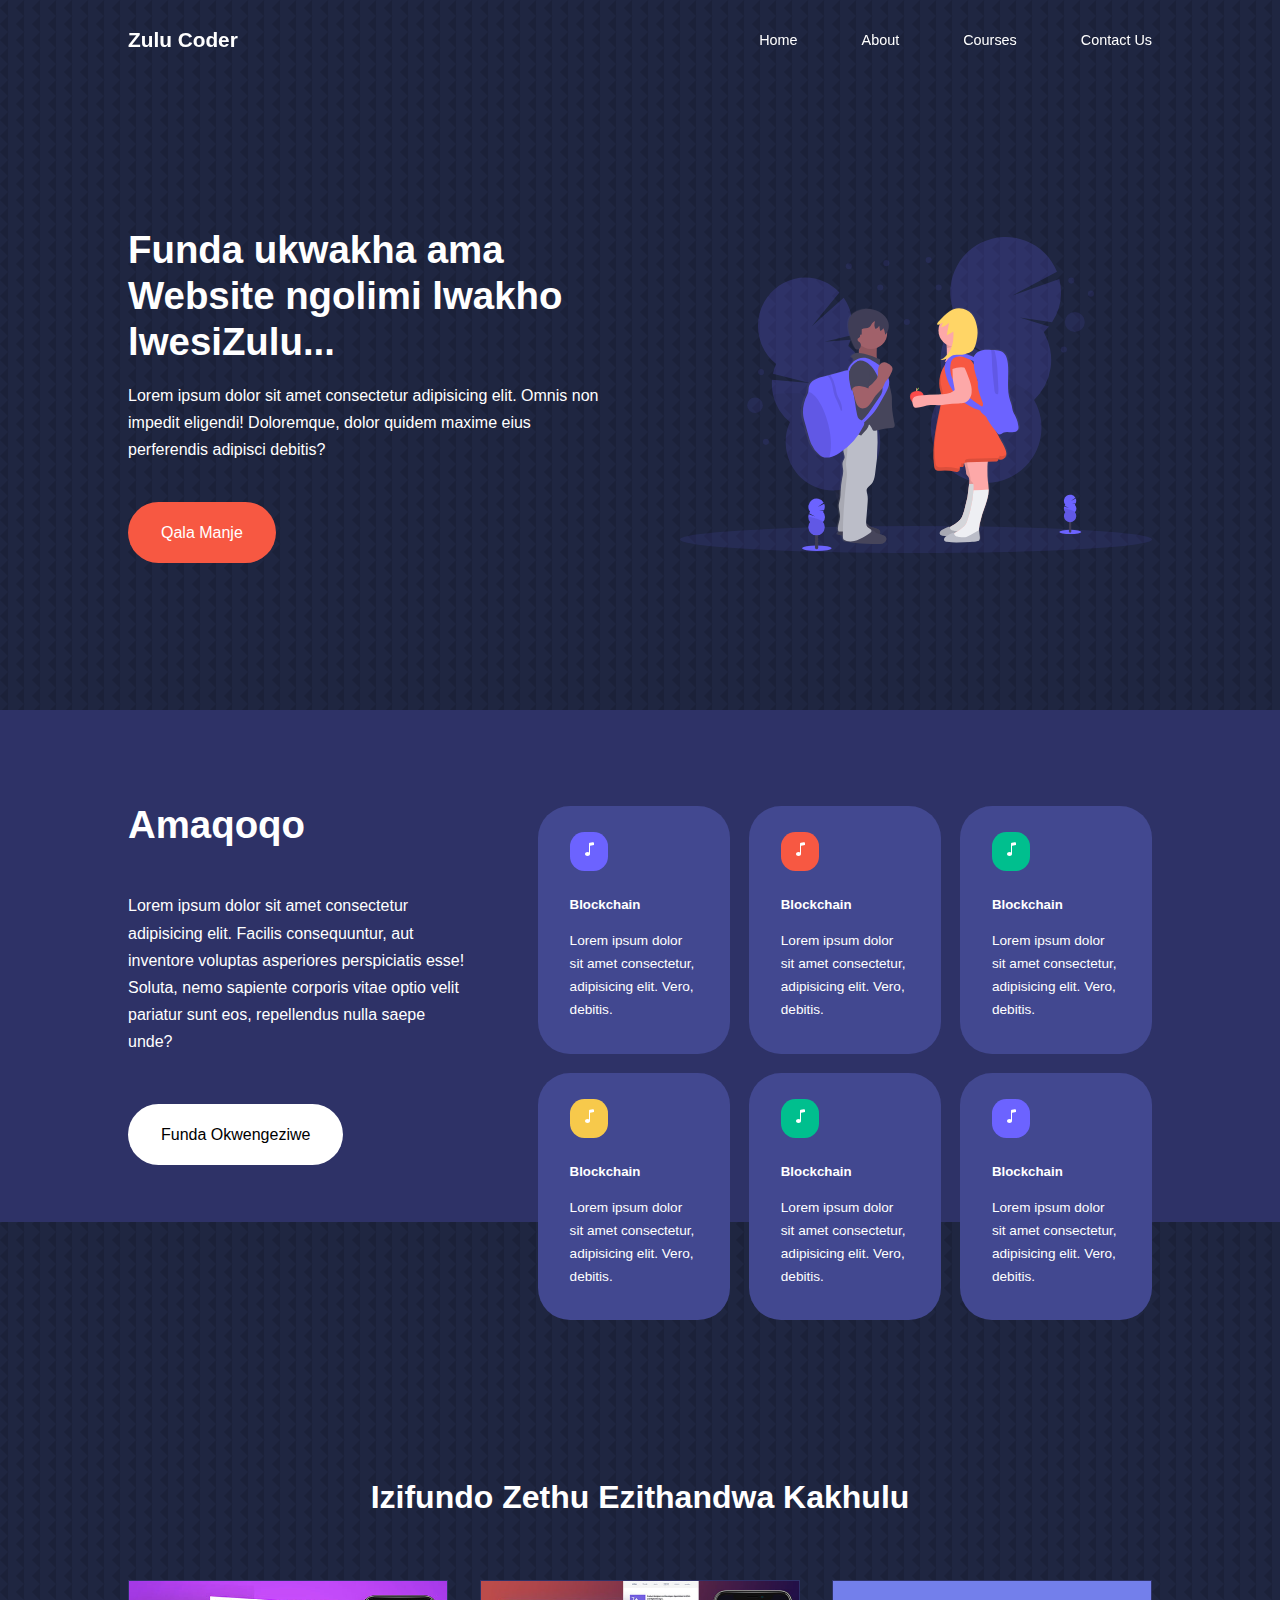
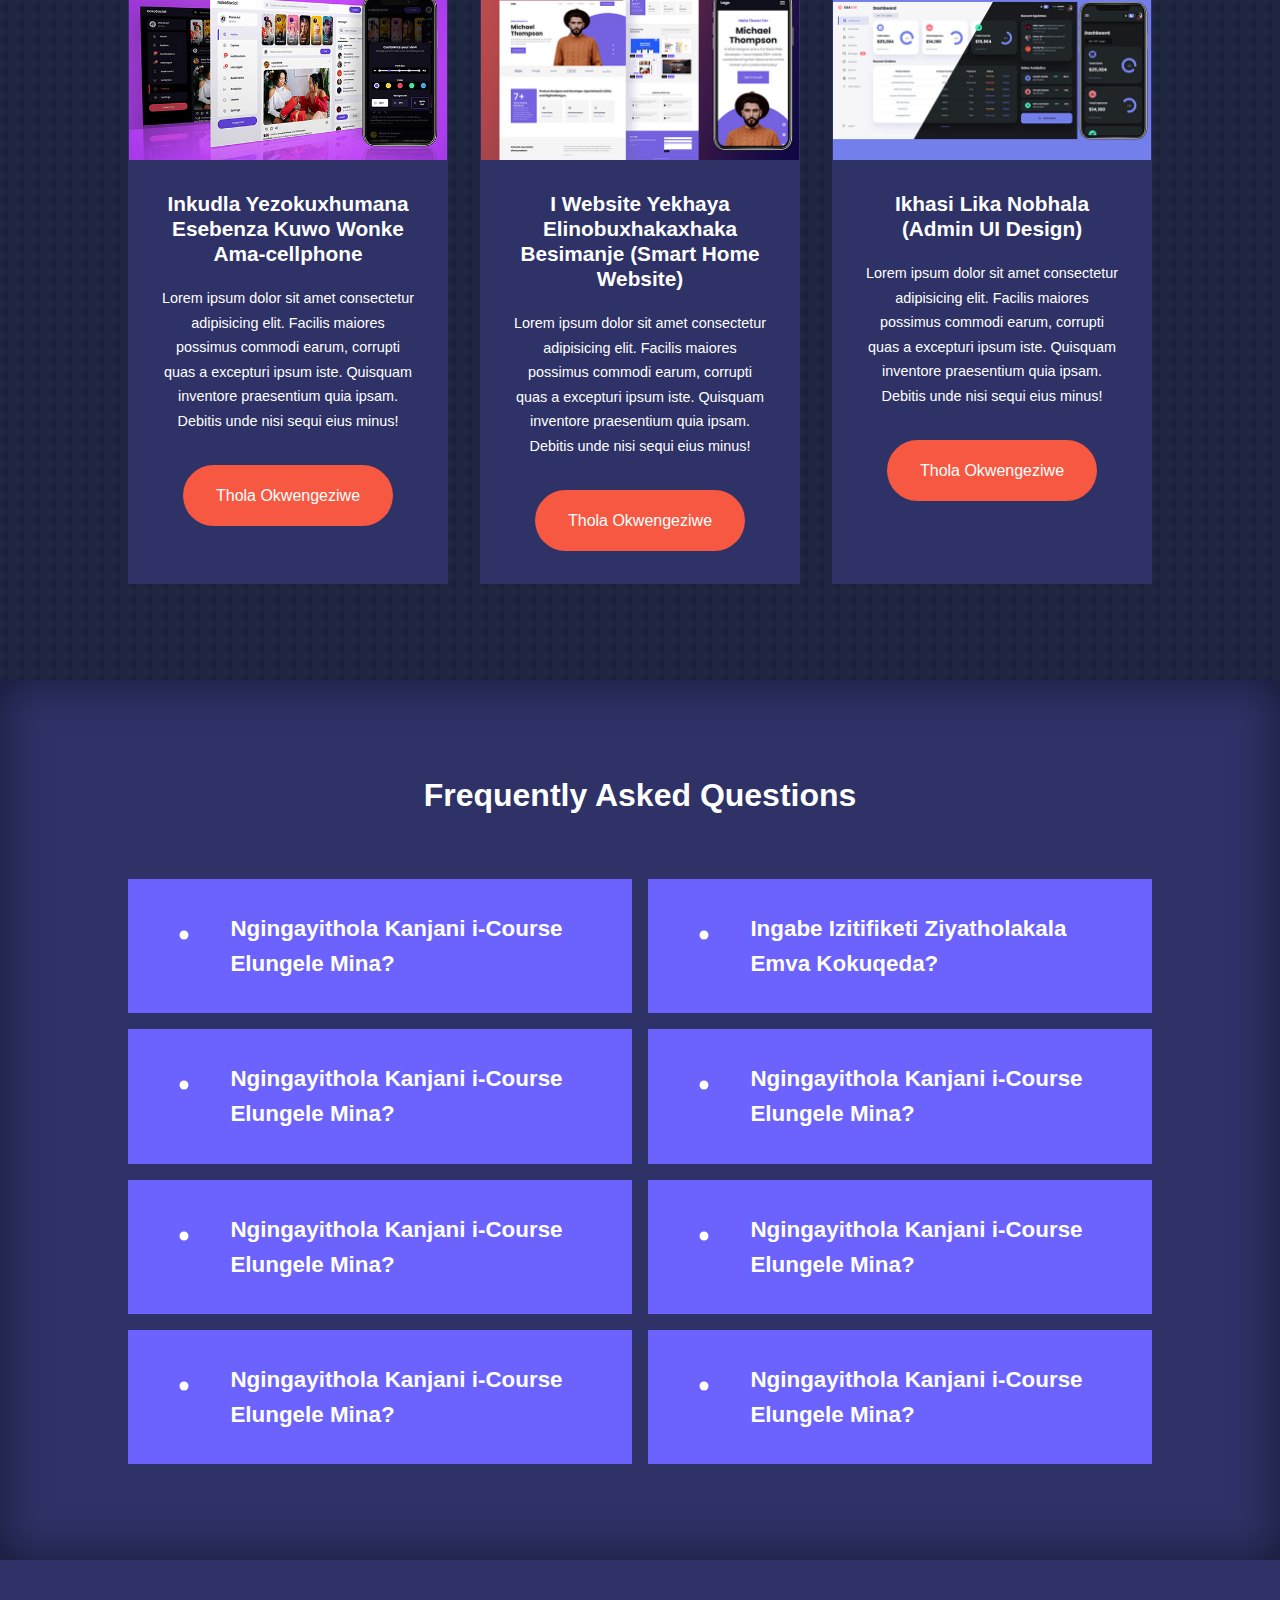
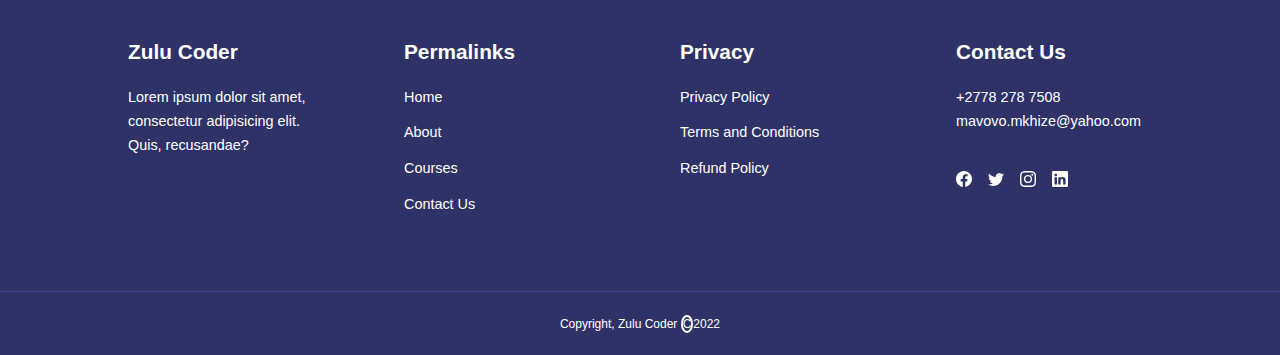
==== index.html @ 7da62a6c "Add files via upload" ====
<!DOCTYPE html>
<html lang="en">
<head>
    <meta charset="UTF-8">
    <meta http-equiv="X-UA-Compatible" content="IE=edge">
    <meta name="viewport" content="width=device-width, initial-scale=1.0">
    <title>Education Web</title>
    <link rel="stylesheet" href="home.css">
    <link rel="stylesheet" href="bootstrap-icons@1.8.3/font/bootstrap-icons.css">

    <style>
        body {
            background-image:  url(./images/bg-texture.png);
        }
    </style>
    
</head>
<body>
<nav>
    <div class="container nav__container">
        <a href="home.html"><h4>Zulu Coder</h4></a>
        <ul class="nav__menu">
           <li><a href="home.html">Home</a></li>
           <li><a href="about.html">About</a></li>
           <li><a href="courses.html">Courses</a></li>
           <li><a href="contact.html">Contact Us</a></li>
        </ul>
        <button id="open-menu-btn">
        <svg xmlns="http://www.w3.org/2000/svg" width="24" height="24" fill="currentColor" class="bi bi-border-width"
            viewBox="0 0 16 16">
            <path
                d="M0 3.5A.5.5 0 0 1 .5 3h15a.5.5 0 0 1 .5.5v2a.5.5 0 0 1-.5.5H.5a.5.5 0 0 1-.5-.5v-2zm0 5A.5.5 0 0 1 .5 8h15a.5.5 0 0 1 .5.5v1a.5.5 0 0 1-.5.5H.5a.5.5 0 0 1-.5-.5v-1zm0 4a.5.5 0 0 1 .5-.5h15a.5.5 0 0 1 0 1H.5a.5.5 0 0 1-.5-.5z" />
        </svg>
        </button>
        <button id="close-menu-btn">
            <svg xmlns="http://www.w3.org/2000/svg" width="32" height="32" fill="currentColor" class="bi bi-x" viewBox="0 0 16 16">
                <path
                    d="M4.646 4.646a.5.5 0 0 1 .708 0L8 7.293l2.646-2.647a.5.5 0 0 1 .708.708L8.707 8l2.647 2.646a.5.5 0 0 1-.708.708L8 8.707l-2.646 2.647a.5.5 0 0 1-.708-.708L7.293 8 4.646 5.354a.5.5 0 0 1 0-.708z" />
            </svg>
        </button>
    </div>
</nav>

<!--=========================================END OF THE NAVBAR===============================-->

<header>
    <div class="container header__container">
        <div class="header__left">
           <h1>Funda ukwakha ama Website ngolimi lwakho lwesiZulu...</h1>
           <p>Lorem ipsum dolor sit amet consectetur adipisicing elit. 
            Omnis non impedit eligendi! Doloremque,
            dolor quidem maxime eius perferendis adipisci debitis?
        </p>
        <a href="courses.html" class="btn btn-primary">Qala Manje</a>
        </div>

        <div class="header__right">
           <div class="header__right-image">
            <img src="./images/header.svg" alt="">
           </div> 
        </div>
    </div>
</header>
<!--=======================================END OF HEADER==================================-->



<section class="categories">
    <div class="container categories__container">
        <div class="categories__left">
            <h1>Amaqoqo</h1>
            <p>Lorem ipsum dolor sit amet consectetur adipisicing elit. Facilis consequuntur, aut inventore 
               voluptas asperiores perspiciatis esse! Soluta, 
               nemo sapiente corporis vitae optio velit pariatur sunt eos, 
               repellendus nulla saepe unde?
            </p>
            <a href="#" class="btn">Funda Okwengeziwe</a>
        </div>

        <div class="categories__right">
            <article class="category">
                <span class="category__icon">
                <svg xmlns="http://www.w3.org/2000/svg" width="16" height="16" fill="currentColor" class="bi bi-music-note"
                    viewBox="0 0 16 16">
                    <path d="M9 13c0 1.105-1.12 2-2.5 2S4 14.105 4 13s1.12-2 2.5-2 2.5.895 2.5 2z" />
                    <path fill-rule="evenodd" d="M9 3v10H8V3h1z" />
                    <path d="M8 2.82a1 1 0 0 1 .804-.98l3-.6A1 1 0 0 1 13 2.22V4L8 5V2.82z" />
                </svg>
                </span>
                <h5>Blockchain</h5>
                <p>Lorem ipsum dolor sit amet consectetur, adipisicing elit. Vero, debitis.</p>
            </article>

            <article class="category">
                <span class="category__icon">
                    <svg xmlns="http://www.w3.org/2000/svg" width="16" height="16" fill="currentColor" class="bi bi-music-note"
                        viewBox="0 0 16 16">
                        <path d="M9 13c0 1.105-1.12 2-2.5 2S4 14.105 4 13s1.12-2 2.5-2 2.5.895 2.5 2z" />
                        <path fill-rule="evenodd" d="M9 3v10H8V3h1z" />
                        <path d="M8 2.82a1 1 0 0 1 .804-.98l3-.6A1 1 0 0 1 13 2.22V4L8 5V2.82z" />
                    </svg>
                </span>
                <h5>Blockchain</h5>
                <p>Lorem ipsum dolor sit amet consectetur, adipisicing elit. Vero, debitis.</p>
            </article>

            <article class="category">
                <span class="category__icon">
                    <svg xmlns="http://www.w3.org/2000/svg" width="16" height="16" fill="currentColor" class="bi bi-music-note"
                        viewBox="0 0 16 16">
                        <path d="M9 13c0 1.105-1.12 2-2.5 2S4 14.105 4 13s1.12-2 2.5-2 2.5.895 2.5 2z" />
                        <path fill-rule="evenodd" d="M9 3v10H8V3h1z" />
                        <path d="M8 2.82a1 1 0 0 1 .804-.98l3-.6A1 1 0 0 1 13 2.22V4L8 5V2.82z" />
                    </svg>
                </span>
                <h5>Blockchain</h5>
                <p>Lorem ipsum dolor sit amet consectetur, adipisicing elit. Vero, debitis.</p>
            </article>

            <article class="category">
                <span class="category__icon">
                    <svg xmlns="http://www.w3.org/2000/svg" width="16" height="16" fill="currentColor" class="bi bi-music-note"
                        viewBox="0 0 16 16">
                        <path d="M9 13c0 1.105-1.12 2-2.5 2S4 14.105 4 13s1.12-2 2.5-2 2.5.895 2.5 2z" />
                        <path fill-rule="evenodd" d="M9 3v10H8V3h1z" />
                        <path d="M8 2.82a1 1 0 0 1 .804-.98l3-.6A1 1 0 0 1 13 2.22V4L8 5V2.82z" />
                    </svg>
                </span>
                <h5>Blockchain</h5>
                <p>Lorem ipsum dolor sit amet consectetur, adipisicing elit. Vero, debitis.</p>
            </article>

            <article class="category">
                <span class="category__icon">
                    <svg xmlns="http://www.w3.org/2000/svg" width="16" height="16" fill="currentColor" class="bi bi-music-note"
                        viewBox="0 0 16 16">
                        <path d="M9 13c0 1.105-1.12 2-2.5 2S4 14.105 4 13s1.12-2 2.5-2 2.5.895 2.5 2z" />
                        <path fill-rule="evenodd" d="M9 3v10H8V3h1z" />
                        <path d="M8 2.82a1 1 0 0 1 .804-.98l3-.6A1 1 0 0 1 13 2.22V4L8 5V2.82z" />
                    </svg>
                </span>
                <h5>Blockchain</h5>
                <p>Lorem ipsum dolor sit amet consectetur, adipisicing elit. Vero, debitis.</p>
            </article>

            <article class="category">
                <span class="category__icon">
                    <svg xmlns="http://www.w3.org/2000/svg" width="16" height="16" fill="currentColor" class="bi bi-music-note"
                        viewBox="0 0 16 16">
                        <path d="M9 13c0 1.105-1.12 2-2.5 2S4 14.105 4 13s1.12-2 2.5-2 2.5.895 2.5 2z" />
                        <path fill-rule="evenodd" d="M9 3v10H8V3h1z" />
                        <path d="M8 2.82a1 1 0 0 1 .804-.98l3-.6A1 1 0 0 1 13 2.22V4L8 5V2.82z" />
                    </svg>
                </span>
                <h5>Blockchain</h5>
                <p>Lorem ipsum dolor sit amet consectetur, adipisicing elit. Vero, debitis.</p>
            </article>
        </div>
    </div>
</section>
<!--===============================END OF CATEGORIES===========================-->



<!---==========================POPULAR COURSES=========================-->

<section class="courses">
    <h2>Izifundo Zethu Ezithandwa Kakhulu</h2>
    <div class="container courses__container">
      <article class="course">
        <div class="course__image">
            <img src="./images/course1.jpg" alt=""/>
        </div>

        <div class="course__info">
            <h4>Inkudla Yezokuxhumana Esebenza Kuwo Wonke Ama-cellphone</h4>
            <p>
                Lorem ipsum dolor sit amet consectetur adipisicing elit.
                Facilis maiores possimus commodi earum,
                corrupti quas a excepturi ipsum iste. Quisquam inventore praesentium quia ipsam.
                Debitis unde nisi sequi eius minus!
            </p>
            
            <a href="courses.html" class="btn btn-primary">Thola Okwengeziwe</a>
        </div>
      </article>

    <article class="course">
        <div class="course__image">
            <img src="./images/course2.jpg" alt="" />
        </div>
          <div class="course__info">
            <h4>I Website Yekhaya Elinobuxhakaxhaka Besimanje (Smart Home Website)</h4>
            <p>
                Lorem ipsum dolor sit amet consectetur adipisicing elit.
                Facilis maiores possimus commodi earum,
                corrupti quas a excepturi ipsum iste. Quisquam inventore praesentium quia ipsam.
                Debitis unde nisi sequi eius minus!
            </p>
            
            <a href="courses.html" class="btn btn-primary">Thola Okwengeziwe</a>
          </div>
    </article>

    <article class="course">
        <div class="course__image">
            <img src="./images/course3.jpg" alt="" />
        </div>
          <div class="course__info">
            <h4>Ikhasi Lika Nobhala (Admin UI Design)</h4>
            <p>
                Lorem ipsum dolor sit amet consectetur adipisicing elit.
                Facilis maiores possimus commodi earum,
                corrupti quas a excepturi ipsum iste. Quisquam inventore praesentium quia ipsam.
                Debitis unde nisi sequi eius minus!
            </p>
            
            <a href="courses.html" class="btn btn-primary">Thola Okwengeziwe</a>
          </div>
    </article>
    </div>
</section>

<!--===========================END OF POPULAR COURSES===================================-->




<!--=======================================Frequently Asked Questions===============================================-->
<section class="faqs">
    <h2>Frequently Asked Questions</h2>
    <div class="container faqs__container">
        <article class="faq">
            <div class="faq__icon">
                <svg xmlns="http://www.w3.org/2000/svg" width="48" height="48" fill="currentColor" class="bi bi-dot dot"
                    viewBox="0 0 16 16">
                    <path d="M8 9.5a1.5 1.5 0 1 0 0-3 1.5 1.5 0 0 0 0 3z" />
                </svg>
            </div>
            <div class="question__answer">
                <h4>Ngingayithola Kanjani i-Course Elungele Mina?</h4>
                <p>
                    Lorem ipsum dolor sit amet, consectetur adipisicing elit. 
                    Culpa, natus eveniet! Exercitationem commodi, 
                    blanditiis explicabo praesentium voluptate necessitatibus laborum. 
                    Quod maiores provident facilis eius amet nobis officiis architecto ullam deleniti?
                </p>
            </div>
        </article>

        <article class="faq">
            <div class="faq__icon">
                <svg xmlns="http://www.w3.org/2000/svg" width="48" height="48" fill="currentColor" class="bi bi-dot dot"
                    viewBox="0 0 16 16">
                    <path d="M8 9.5a1.5 1.5 0 1 0 0-3 1.5 1.5 0 0 0 0 3z" />
                </svg>
            </div>
            <div class="question__answer">
                <h4>Ingabe Izitifiketi Ziyatholakala Emva Kokuqeda?</h4>
                <p>
                    Lorem ipsum dolor sit amet, consectetur adipisicing elit.
                    Culpa, natus eveniet! Exercitationem commodi,
                    blanditiis explicabo praesentium voluptate necessitatibus laborum.
                    Quod maiores provident facilis eius amet nobis officiis architecto ullam deleniti?
                </p>
            </div>
        </article>

        <article class="faq">
            <div class="faq__icon">
                <svg xmlns="http://www.w3.org/2000/svg" width="48" height="48" fill="currentColor" class="bi bi-dot dot"
                    viewBox="0 0 16 16">
                    <path d="M8 9.5a1.5 1.5 0 1 0 0-3 1.5 1.5 0 0 0 0 3z" />
                </svg>
            </div>
            <div class="question__answer">
                <h4>Ngingayithola Kanjani i-Course Elungele Mina?</h4>
                <p>
                    Lorem ipsum dolor sit amet, consectetur adipisicing elit.
                    Culpa, natus eveniet! Exercitationem commodi,
                    blanditiis explicabo praesentium voluptate necessitatibus laborum.
                    Quod maiores provident facilis eius amet nobis officiis architecto ullam deleniti?
                </p>
            </div>
        </article>

        <article class="faq">
            <div class="faq__icon">
                <svg xmlns="http://www.w3.org/2000/svg" width="48" height="48" fill="currentColor" class="bi bi-dot dot"
                    viewBox="0 0 16 16">
                    <path d="M8 9.5a1.5 1.5 0 1 0 0-3 1.5 1.5 0 0 0 0 3z" />
                </svg>
            </div>
            <div class="question__answer">
                <h4>Ngingayithola Kanjani i-Course Elungele Mina?</h4>
                <p>
                    Lorem ipsum dolor sit amet, consectetur adipisicing elit.
                    Culpa, natus eveniet! Exercitationem commodi,
                    blanditiis explicabo praesentium voluptate necessitatibus laborum.
                    Quod maiores provident facilis eius amet nobis officiis architecto ullam deleniti?
                </p>
            </div>
        </article>

        <article class="faq">
            <div class="faq__icon">
                <svg xmlns="http://www.w3.org/2000/svg" width="48" height="48" fill="currentColor" class="bi bi-dot dot"
                    viewBox="0 0 16 16">
                    <path d="M8 9.5a1.5 1.5 0 1 0 0-3 1.5 1.5 0 0 0 0 3z" />
                </svg>
            </div>
            <div class="question__answer">
                <h4>Ngingayithola Kanjani i-Course Elungele Mina?</h4>
                <p>
                    Lorem ipsum dolor sit amet, consectetur adipisicing elit.
                    Culpa, natus eveniet! Exercitationem commodi,
                    blanditiis explicabo praesentium voluptate necessitatibus laborum.
                    Quod maiores provident facilis eius amet nobis officiis architecto ullam deleniti?
                </p>
            </div>
        </article>

        <article class="faq">
            <div class="faq__icon">
            <svg xmlns="http://www.w3.org/2000/svg" width="48" height="48" fill="currentColor" class="bi bi-dot dot"
                viewBox="0 0 16 16">
                <path d="M8 9.5a1.5 1.5 0 1 0 0-3 1.5 1.5 0 0 0 0 3z" />
            </svg>
            </div>
            <div class="question__answer">
                <h4>Ngingayithola Kanjani i-Course Elungele Mina?</h4>
                <p>
                    Lorem ipsum dolor sit amet, consectetur adipisicing elit.
                    Culpa, natus eveniet! Exercitationem commodi,
                    blanditiis explicabo praesentium voluptate necessitatibus laborum.
                    Quod maiores provident facilis eius amet nobis officiis architecto ullam deleniti?
                </p>
            </div>
        </article>

        <article class="faq">
            <div class="faq__icon">
                <svg xmlns="http://www.w3.org/2000/svg" width="48" height="48" fill="currentColor" class="bi bi-dot dot"
                    viewBox="0 0 16 16">
                    <path d="M8 9.5a1.5 1.5 0 1 0 0-3 1.5 1.5 0 0 0 0 3z" />
                </svg>
            </div>
            <div class="question__answer">
                <h4>Ngingayithola Kanjani i-Course Elungele Mina?</h4>
                <p>
                    Lorem ipsum dolor sit amet, consectetur adipisicing elit.
                    Culpa, natus eveniet! Exercitationem commodi,
                    blanditiis explicabo praesentium voluptate necessitatibus laborum.
                    Quod maiores provident facilis eius amet nobis officiis architecto ullam deleniti?
                </p>
            </div>
        </article>
        <article class="faq">
            <div class="faq__icon">
                <svg xmlns="http://www.w3.org/2000/svg" width="48" height="48" fill="currentColor" class="bi bi-dot dot"
                    viewBox="0 0 16 16">
                    <path d="M8 9.5a1.5 1.5 0 1 0 0-3 1.5 1.5 0 0 0 0 3z" />
                </svg>
            </div>
            <div class="question__answer">
                <h4>Ngingayithola Kanjani i-Course Elungele Mina?</h4>
                <p>
                    Lorem ipsum dolor sit amet, consectetur adipisicing elit.
                    Culpa, natus eveniet! Exercitationem commodi,
                    blanditiis explicabo praesentium voluptate necessitatibus laborum.
                    Quod maiores provident facilis eius amet nobis officiis architecto ullam deleniti?
                </p>
            </div>
        </article>
    </div>
</section>
<!--====================================END OF FAQs=====================-->



<!--===========================FOOTER SECTION===========================-->

<footer class="footer">
    <div class="container footer__container">
        <div class="footer__1">
            <a href="home.html" class="footer__logo"><h4>Zulu Coder</h4></a>
            <p>
                Lorem ipsum dolor sit amet, consectetur adipisicing elit. Quis, recusandae?
            </p>
        </div>

        <div class="footer__2">
            <h4>Permalinks</h4>
            <ul class="permalinks">
                <li><a href="home.html">Home</a></li>
                <li><a href="about.html">About</a></li>
                <li><a href="courses.html">Courses</a></li>
                <li><a href="contact.html">Contact Us</a></li>
            </ul>
        </div>

        <div class="footer__3">
            <h4>Privacy</h4>
            <ul class="privacy">
                <li><a href="#">Privacy Policy</a></li>
                <li><a href="#">Terms and Conditions</a></li>
                <li><a href="#">Refund Policy</a></li>
            </ul>
        </div>

        <div class="footer__4">
            <h4>Contact Us</h4>
            <div>
                <p>+2778 278 7508</p>
                <p>mavovo.mkhize@yahoo.com</p>
            </div>

            <ul class="footer__socials">
               <li>
                <a href="#">
                    <svg xmlns="http://www.w3.org/2000/svg" width="16" height="16" fill="currentColor" class="bi bi-facebook"
                        viewBox="0 0 16 16">
                        <path
                            d="M16 8.049c0-4.446-3.582-8.05-8-8.05C3.58 0-.002 3.603-.002 8.05c0 4.017 2.926 7.347 6.75 7.951v-5.625h-2.03V8.05H6.75V6.275c0-2.017 1.195-3.131 3.022-3.131.876 0 1.791.157 1.791.157v1.98h-1.009c-.993 0-1.303.621-1.303 1.258v1.51h2.218l-.354 2.326H9.25V16c3.824-.604 6.75-3.934 6.75-7.951z" />
                    </svg>
                </a>
               </li>

            <li>
                <a href="#">
                    <svg xmlns="http://www.w3.org/2000/svg" width="16" height="16" fill="currentColor" class="bi bi-twitter"
                        viewBox="0 0 16 16">
                        <path
                            d="M5.026 15c6.038 0 9.341-5.003 9.341-9.334 0-.14 0-.282-.006-.422A6.685 6.685 0 0 0 16 3.542a6.658 6.658 0 0 1-1.889.518 3.301 3.301 0 0 0 1.447-1.817 6.533 6.533 0 0 1-2.087.793A3.286 3.286 0 0 0 7.875 6.03a9.325 9.325 0 0 1-6.767-3.429 3.289 3.289 0 0 0 1.018 4.382A3.323 3.323 0 0 1 .64 6.575v.045a3.288 3.288 0 0 0 2.632 3.218 3.203 3.203 0 0 1-.865.115 3.23 3.23 0 0 1-.614-.057 3.283 3.283 0 0 0 3.067 2.277A6.588 6.588 0 0 1 .78 13.58a6.32 6.32 0 0 1-.78-.045A9.344 9.344 0 0 0 5.026 15z" />
                    </svg>
                </a>
            </li>

            <li>
                <a href="#">
                <svg xmlns="http://www.w3.org/2000/svg" width="16" height="16" fill="currentColor" class="bi bi-instagram"
                    viewBox="0 0 16 16">
                    <path
                        d="M8 0C5.829 0 5.556.01 4.703.048 3.85.088 3.269.222 2.76.42a3.917 3.917 0 0 0-1.417.923A3.927 3.927 0 0 0 .42 2.76C.222 3.268.087 3.85.048 4.7.01 5.555 0 5.827 0 8.001c0 2.172.01 2.444.048 3.297.04.852.174 1.433.372 1.942.205.526.478.972.923 1.417.444.445.89.719 1.416.923.51.198 1.09.333 1.942.372C5.555 15.99 5.827 16 8 16s2.444-.01 3.298-.048c.851-.04 1.434-.174 1.943-.372a3.916 3.916 0 0 0 1.416-.923c.445-.445.718-.891.923-1.417.197-.509.332-1.09.372-1.942C15.99 10.445 16 10.173 16 8s-.01-2.445-.048-3.299c-.04-.851-.175-1.433-.372-1.941a3.926 3.926 0 0 0-.923-1.417A3.911 3.911 0 0 0 13.24.42c-.51-.198-1.092-.333-1.943-.372C10.443.01 10.172 0 7.998 0h.003zm-.717 1.442h.718c2.136 0 2.389.007 3.232.046.78.035 1.204.166 1.486.275.373.145.64.319.92.599.28.28.453.546.598.92.11.281.24.705.275 1.485.039.843.047 1.096.047 3.231s-.008 2.389-.047 3.232c-.035.78-.166 1.203-.275 1.485a2.47 2.47 0 0 1-.599.919c-.28.28-.546.453-.92.598-.28.11-.704.24-1.485.276-.843.038-1.096.047-3.232.047s-2.39-.009-3.233-.047c-.78-.036-1.203-.166-1.485-.276a2.478 2.478 0 0 1-.92-.598 2.48 2.48 0 0 1-.6-.92c-.109-.281-.24-.705-.275-1.485-.038-.843-.046-1.096-.046-3.233 0-2.136.008-2.388.046-3.231.036-.78.166-1.204.276-1.486.145-.373.319-.64.599-.92.28-.28.546-.453.92-.598.282-.11.705-.24 1.485-.276.738-.034 1.024-.044 2.515-.045v.002zm4.988 1.328a.96.96 0 1 0 0 1.92.96.96 0 0 0 0-1.92zm-4.27 1.122a4.109 4.109 0 1 0 0 8.217 4.109 4.109 0 0 0 0-8.217zm0 1.441a2.667 2.667 0 1 1 0 5.334 2.667 2.667 0 0 1 0-5.334z" />
                </svg>
                </a>
            </li>

            <li>
                <a href="#">
                    <svg xmlns="http://www.w3.org/2000/svg" width="16" height="16" fill="currentColor" class="bi bi-linkedin"
                        viewBox="0 0 16 16">
                        <path
                            d="M0 1.146C0 .513.526 0 1.175 0h13.65C15.474 0 16 .513 16 1.146v13.708c0 .633-.526 1.146-1.175 1.146H1.175C.526 16 0 15.487 0 14.854V1.146zm4.943 12.248V6.169H2.542v7.225h2.401zm-1.2-8.212c.837 0 1.358-.554 1.358-1.248-.015-.709-.52-1.248-1.342-1.248-.822 0-1.359.54-1.359 1.248 0 .694.521 1.248 1.327 1.248h.016zm4.908 8.212V9.359c0-.216.016-.432.08-.586.173-.431.568-.878 1.232-.878.869 0 1.216.662 1.216 1.634v3.865h2.401V9.25c0-2.22-1.184-3.252-2.764-3.252-1.274 0-1.845.7-2.165 1.193v.025h-.016a5.54 5.54 0 0 1 .016-.025V6.169h-2.4c.03.678 0 7.225 0 7.225h2.4z" />
                    </svg>
                </a>
            </li>
            </ul>
        </div>
          
    </div>
    <div class="footer__copyright">
        <small>Copyright, Zulu Coder <span class="year">C</span><small class="new__year"></small>2022</small>
    </div>
</footer>

<script src="main.js"></script>
</body>
</html>
---- home.css ----
* {
    margin: 0;
    padding: 0;
    border: 0;
    outline: 0;
    text-decoration: none;
    list-style: none;
    box-sizing: border-box;
}

:root {
    --color-primary:#6c63ff;
    --color-success: #00bf8e;
    --color-warning: #f7c94b;
    --color-danger: #f75842;
    --color-danger-variant: rgba(247, 88, 66, .4);
    --color-white: #fff;
    --color-light: rgba(255,255,255, .7);
    --color-black: #000;
    --color-bg: #1f2641;
    --color-bg1: #2e3267;
    --color-bg2: #424890;

    --container-width-lg: 80%;
    --container-width-md: 90%;
    --container-width-sm:94%;

    --transition: all 400ms ease;
}

body {
    font-family: 'Franklin Gothic Medium', 'Arial Narrow', Arial, sans-serif;
    line-height: 1.7;
    color: var(--color-white);
    background: var(--color-bg);
}

.container {
    width: var(--container-width-lg);
    margin: 0 auto;
}

section {
    padding: 6rem 0;
}

section h2 {
    text-align: center;
    margin-bottom: 4rem;
}

h1,
h2,
h3,
h4,
h5 {
    line-height: 1.2;
}

h1 {
    font-size: 2.4rem;
}

h2 {
    font-size: 2rem;
}

h3 {
    font-size: 1.6rem;
}

h4 {
    font-size: 1.3rem;
}

a {
    color: var(--color-white);
}

img {
    width: 100%;
    display: block;
    object-fit: cover;
}

.btn {
    display: inline-block;
    background: var(--color-white);
    color: var(--color-black);
    padding: 1rem 2rem;
    border: 1px solid transparent;
    border-radius: 2rem;
    font-weight: 500;
    transition: var(--transition);
}

.btn:hover {
    background: transparent;
    color: var(--color-white);
    border-color: var(--color-white);
}

.btn-primary {
    background: var(--color-danger);
    color: var(--color-white);
}

/*==================NAVBAR=====================*/

nav {
    background: transparent;
    width: 100vw;
    height: 5rem;
    position: fixed;
    top: 0;
    z-index: 11;
}

/* change navbar styles when scrolling using JS*/

.window-scroll {
    background: var(--color-primary);
    box-shadow: 0 1rem 2rem rgba(0, 0, 0, 0.2);
}

.nav__container {
    height: 5rem;
    display: flex;
    justify-content: space-between;
    align-items: center;
}

nav button {
    display: none;
}

.nav__menu {
    display: flex;
    align-items: center;
    gap: 4rem;
}

.nav__menu a {
    font-size: 0.9rem;
    transition: var(--transition);
}

.nav__menu a:hover {
    color: var(--color-bg2);
}

/*==================HEADER=====================*/

header {
    position: relative;
    top: 5rem;
    overflow: hidden;
    height: 70vh;
    margin-bottom: 5rem;
}

.header__container {
    display: grid;
    grid-template-columns: 1fr 1fr;
    align-items: center;
    gap: 5rem;
    height: 100%
}

.header__left p {
    margin: 1rem 0 2.4rem;
}

/*===========CATEGORIES=============*/

.categories {
    background: var(--color-bg1);
    height: 32rem;
}

.categories h1 {
    line-height: 1;
    margin-bottom: 3rem;
}

.categories__container {
    display: grid;
    grid-template-columns: 40% 60%;
}

.categories__left p {
    margin: 1rem 0 3rem;
}

.categories__left {
    margin-right: 4rem;
}
.categories__right {
    display: grid;
    grid-template-columns: repeat(3, 1fr);
    gap: 1.2rem;
}

.category {
    background: var(--color-bg2);
    padding: 2rem;
    border-radius: 2rem;
    transition: var(--transition);
}

.category:hover {
    box-shadow: 0 3rem 3rem rgba(0,0,0, 0.2);
    z-index: 1;
}

.category:nth-child(2) .category__icon{
    background: var(--color-danger);
}

.category:nth-child(3) .category__icon {
    background: var(--color-success);
}

.category:nth-child(4) .category__icon {
    background: var(--color-warning);
}

.category:nth-child(5) .category__icon {
    background: var(--color-success);
}


.category__icon{
    background: var(--color-primary);
    padding: 0.7rem;
    border-radius: 0.9rem;
}

.category h5 {
    margin: 2rem 0 1rem;
}

.category p {
    font-size: 0.85rem;
}

/*=================================POPULAR COURSE STYLES==================================*/

.courses{
    margin-top: 10rem;
}

.courses__container {
    display: grid;
    grid-template-columns: repeat(3, 1fr);
    gap: 2rem;
}

.course{
    background: var(--color-bg1);
    text-align: center;
    border: 1px solid transparent;
    transition: var(--transition);
}

.course:hover {
    background: transparent;
    border-color: var(--color-primary);
}

.course__info {
    padding: 2rem;
}

.course__info p {
    margin: 1.2rem 0 2rem;
    font-size: 0.9rem;
}

/******************************FAQs****************************/

.faqs {
    background: var(--color-bg1);
    box-shadow: inset 0 0 3rem rgba(0, 0, 0, 0.5);
}

.faqs__container{
    display: grid;
    grid-template-columns: 1fr 1fr;
    gap: 1rem;
}

.faq {
    padding: 2rem;
    display: flex;
    align-items: center;
    gap: 1.4rem;
    height: fit-content;
    background: var(--color-primary);
    cursor: pointer;
}

.faq h4 {
    font-size: 1.4rem;
    line-height: 2.2rem;
}

.faq__icon {
    align-self: flex-start;
    font-size: 1.2rem;
}

.faq p {
    margin-top: 0.8rem;
    display: none;
}

.faq.open p {
    display: block;
}

.dot {
    font-weight: bolder;
}

/*==================================FOOTER SYTLES==============================*/

footer {
    background: var(--color-bg1);
    padding-top: 5rem;
    font-size: 0.9rem;
}

.footer__container {
    display: grid;
    grid-template-columns: repeat(4, 1fr);
    gap: 5rem;
}

.footer__container > div h4 {
    margin-bottom: 1.2rem;
}

.footer__1 p {
  margin: 0 0 2rem;
}

footer ul li {
    margin-bottom: 0.7rem;
}

footer ul li a:hover {
    text-decoration: underline;
}

.footer__socials {
    display: flex;
    gap: 1rem;
    font-size: 1.2rem;
    margin-top: 2rem;
}

.footer__copyright {
    text-align: center;
    margin-top: 4rem;
    padding: 1.2rem 0;
    border-top: 1px solid var(--color-bg2);
}

.year {
    border: 2px solid white;
    border-radius: 50%;
}

/*=======================MEDIA QUERIES (TABLETS)=======================*/

@media screen and (max-width:1024px) {
    .container {
        width: var(--container-width-md);
    }

    h1 {
        font-size: 2.2rem;
    }

    h2 {
        font-size: 1.7rem;
    }

    h3 {
        font-size: 1.4rem;
    }

    h4 {
        font-size: 1.2rem;
    }

    /*===============================NAVBAR============================*/
    nav button {
        display: inline-block;
        background: transparent;
        font-size: 1.8rem;
        color: var(--color-white);
        cursor: pointer;
    }

    nav button#close-menu-btn{
       display: none;
    }

    .nav__menu {
        position: fixed;
        top: 5rem;
        right: 5%;
        height: fit-content;
        width: 18rem;
        flex-direction: column;
        gap: 0;
        display: none;
    }

    .nav__menu li {
        width: 100%;
        height: 5.8rem;
        animation: animateNavItems 400ms linear forwards;
        transform-origin: top right;
        opacity: 0;
    }

    .nav__menu li:nth-child(2) {
        animation-delay: 200ms;
    }

    .nav__menu li:nth-child(3) {
            animation-delay: 400ms;
        }

    .nav__menu li:nth-child(4) {
            animation-delay: 600ms;
        }

    @keyframes animateNavItems {
        0% {
           transform: rotateZ(-90deg);
        }
        100% {
           transform: rotateZ(0);
           opacity: 1;
        }
    }

    .nav__menu li a {
        background: var(--color-primary);
        box-shadow: -4rem 6rem 10rem rgba(0, 0, 0, 0.6);
        width: 100%;
        height: 100%;
        display: grid;
        place-items: center;
    }

    .nav__menu li a:hover {
        background: var(--color-bg2);
        color: var(--color-white);
    }

    /*==============================MEDAI QUERIES(TABLETS)======================*/
    header {
        height: 52vh;
        margin-bottom: 4rem;
    }

    .header__container {
        gap:0;
    }

    /*=======================CATEGORIES=======================*/

    .categories {
        height: auto;
    }

    .categories__container {
        grid-template-columns: 1fr;
        gap: 3rem;
    }

    .categories__left {
        margin-right: 0;
    }

    /*============================POPULAR COURSE================================*/

    .courses {
        margin-top: 0;
    }

    .courses__container {
        grid-template-columns: 1fr 1fr;
    }

    /*=============================FAQs===========================*/
    .faqs__container {
        grid-template-columns: 1fr;
    }

    .faq {
        padding: 1.5rem;
    }

    /*======================FOOTER==========================*/
    .footer__container {
        grid-template-columns: 1fr 1fr;
    }
}

/*===================================MEDIA QUERIES(PHONES)============================*/

@media  screen and (max-width:600px) {
    .container {
        width: var(--container-width-sm);
    }

    /*=============================NAVBAR=======================*/
    .nav__menu {
        right: 3%;
    }

    #open-menu-btn {
        
        margin-right: 20px;
    }

    /*===============================HEADER==================================*/

    header {
        height: 100vh;
    }

    .header__container {
        grid-template-columns: 1fr;
        text-align: center;
        margin-top: 0;
    }

    .header__left p {
        margin-bottom: 1.3rem;
    }

    /*============================CATEGORIES===========================*/

    .categories__right {
        grid-template-columns: 1fr 1fr;
        gap: 0.7rem;
    }

    .category {
        padding: 1rem;
        border-radius: 1rem;
    }

    .category__icon {
        margin-top: 4px;
        display: inline-block;
    }

    /*=====================POPULAR COURSES========================*/

    .courses__container {
        grid-template-columns: 1fr;
    }

    /*================================FOOTER===================================*/

    .footer__container {
        grid-template-columns: 1fr;
        text-align: center;
        gap: 2rem;
    }

    .footer__1 p {
       margin: 1rem auto;
    }

    .footer__socials {
        justify-content: center;
    }
}
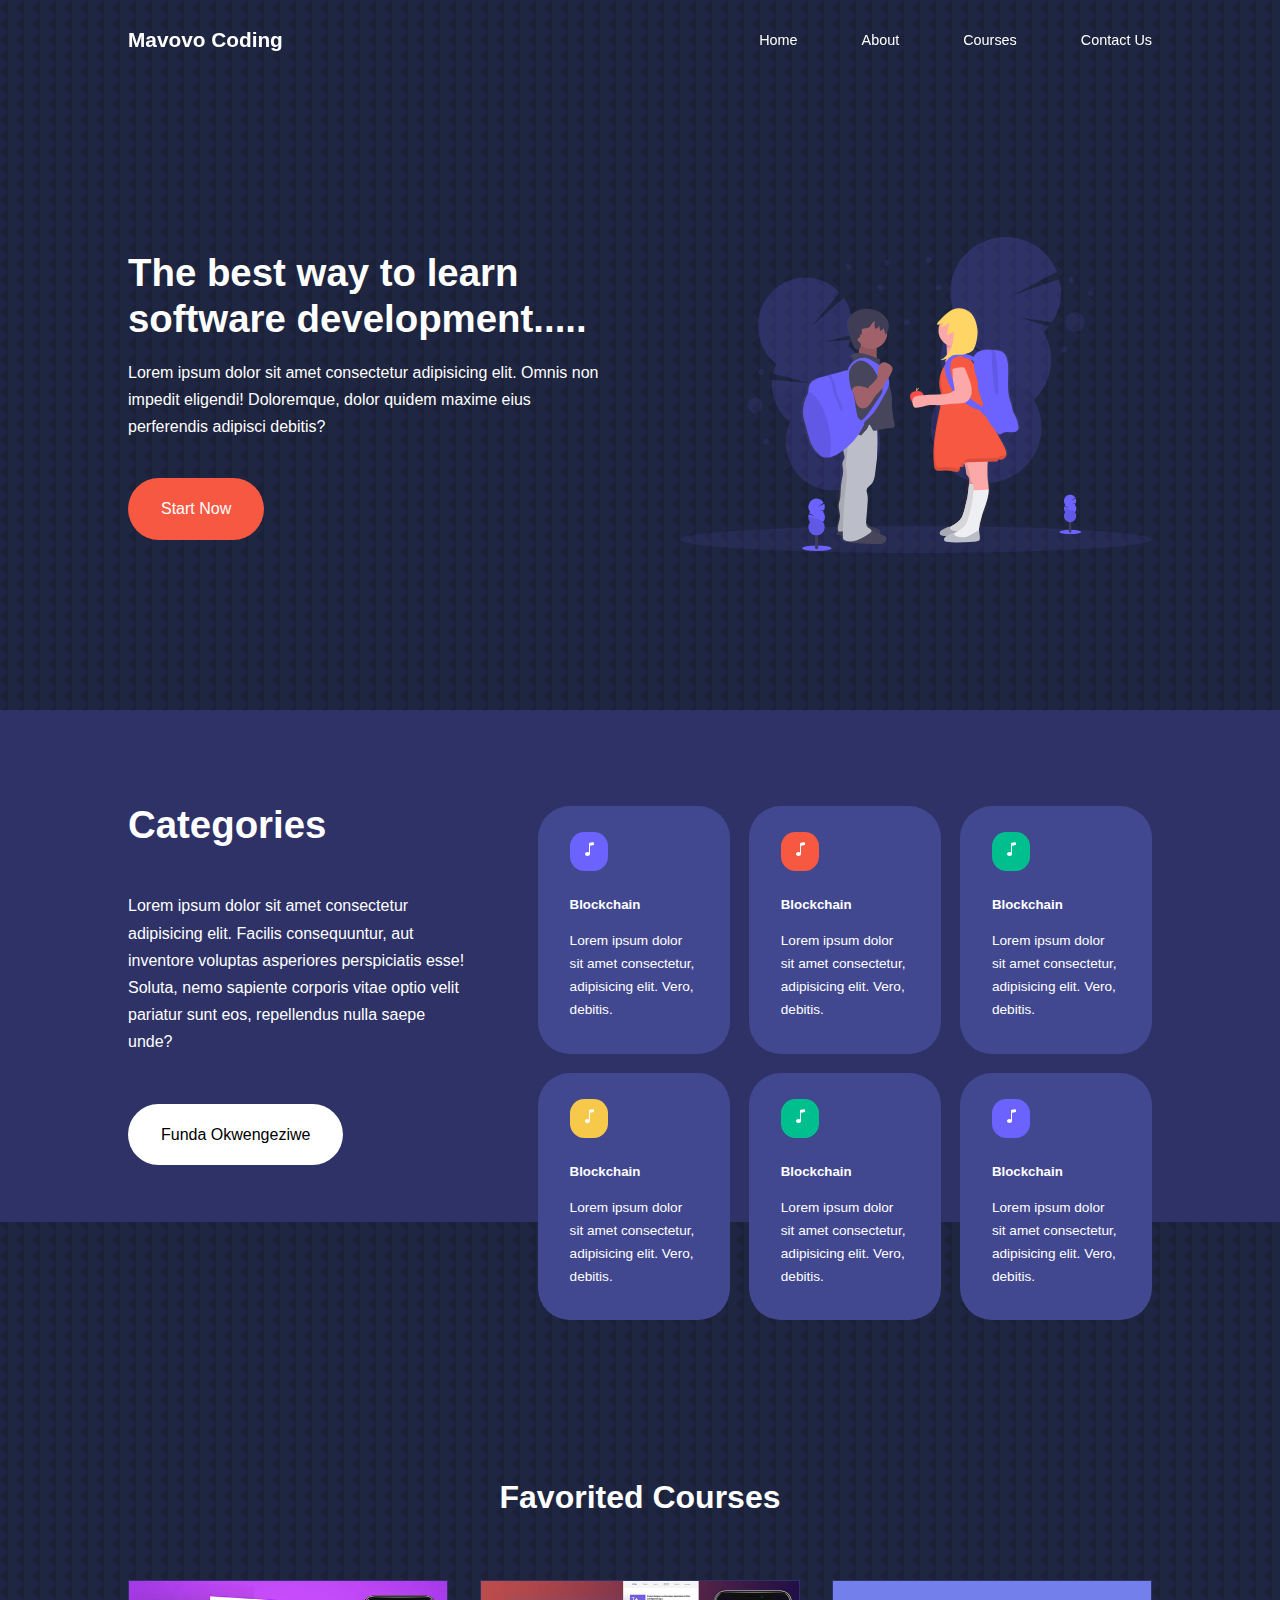
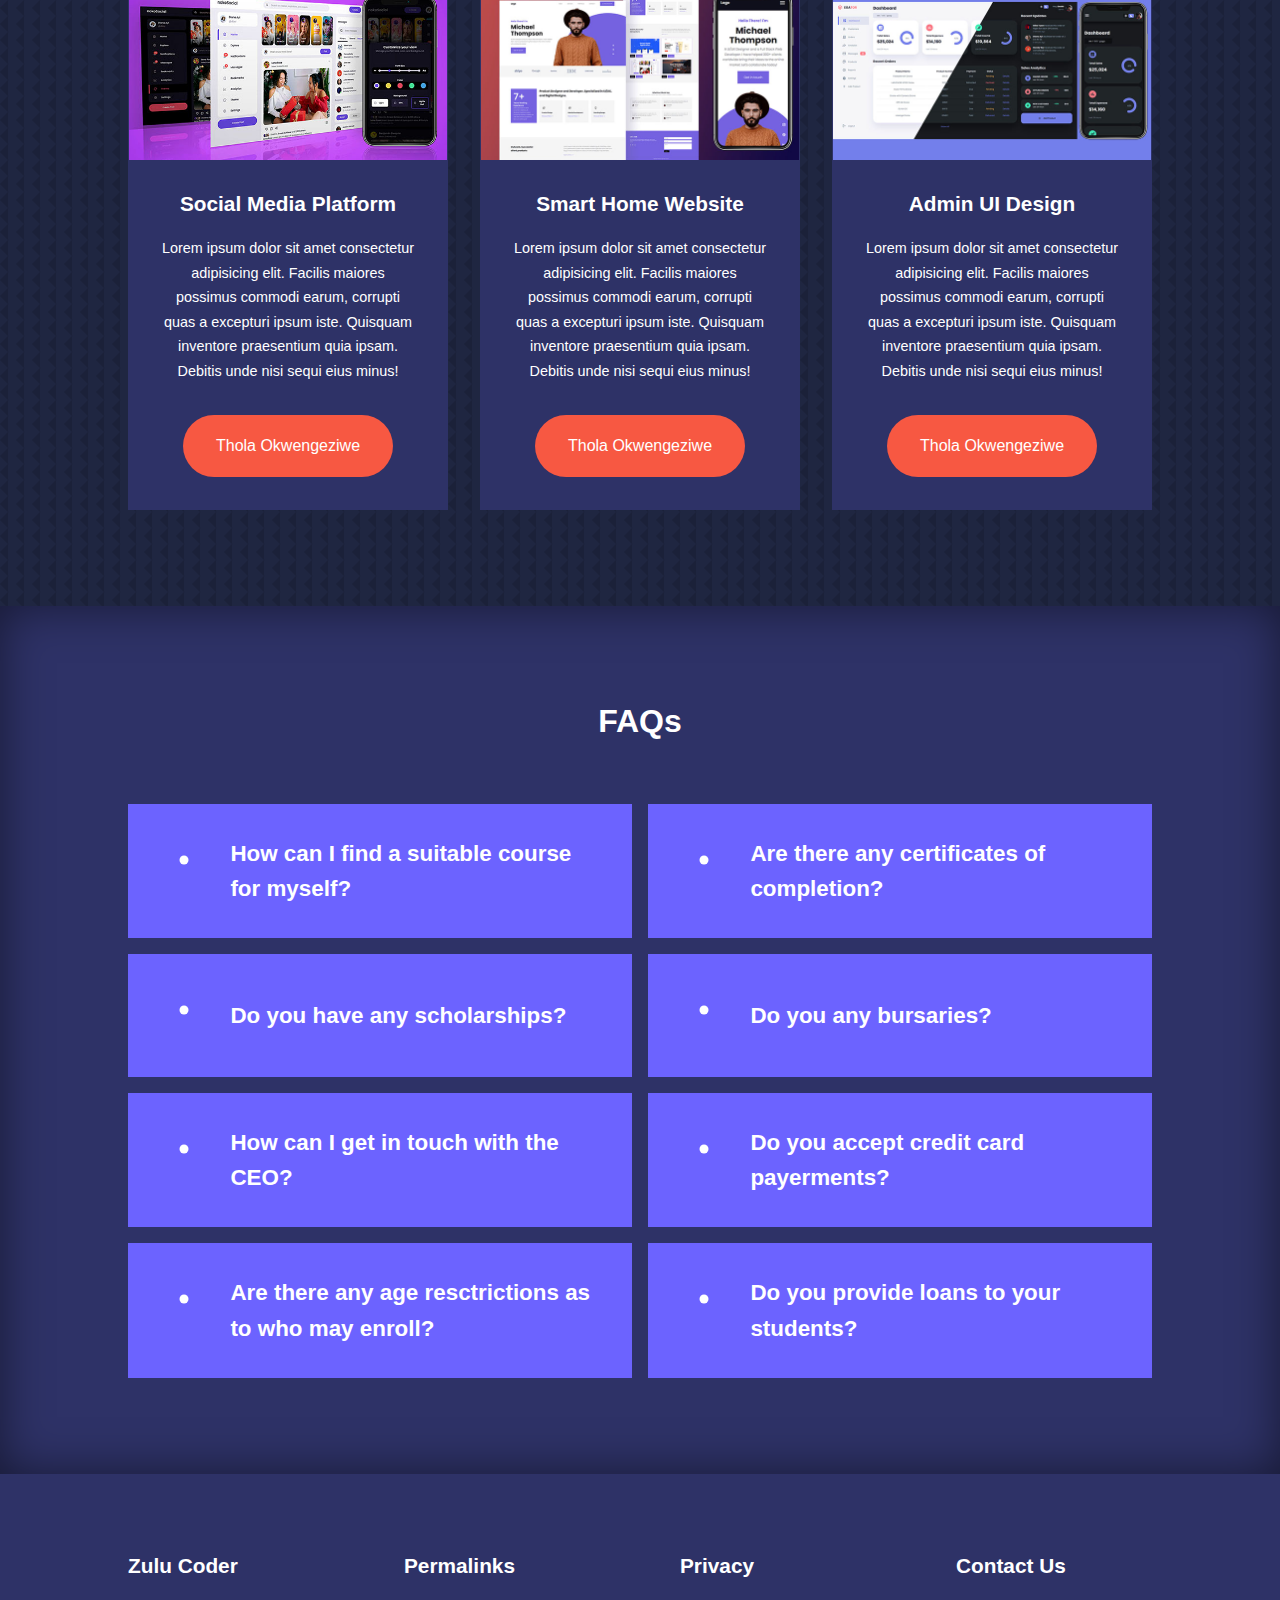
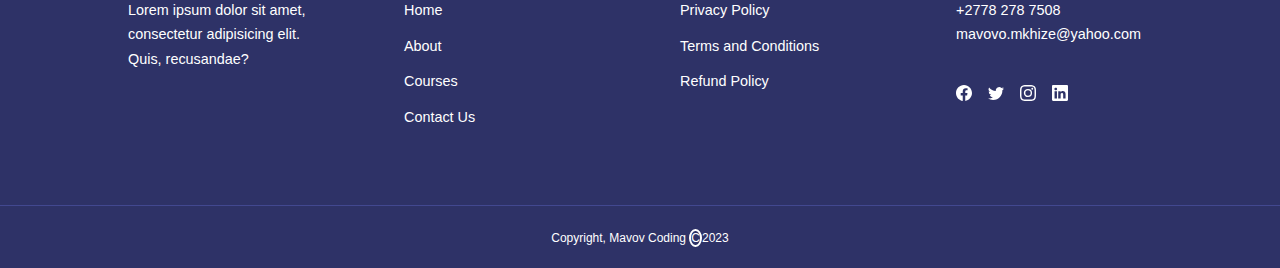
==== commit 36e23420: "Add files via upload" ====
--- a/index.html
+++ b/index.html
@@ -1,469 +1,644 @@
 <!DOCTYPE html>
 <html lang="en">
-<head>
-    <meta charset="UTF-8">
-    <meta http-equiv="X-UA-Compatible" content="IE=edge">
-    <meta name="viewport" content="width=device-width, initial-scale=1.0">
+  <head>
+    <meta charset="UTF-8" />
+    <meta http-equiv="X-UA-Compatible" content="IE=edge" />
+    <meta name="viewport" content="width=device-width, initial-scale=1.0" />
     <title>Education Web</title>
-    <link rel="stylesheet" href="home.css">
-    <link rel="stylesheet" href="bootstrap-icons@1.8.3/font/bootstrap-icons.css">
+    <link rel="stylesheet" href="home.css" />
+    <link
+      rel="stylesheet"
+      href="bootstrap-icons@1.8.3/font/bootstrap-icons.css"
+    />
 
     <style>
-        body {
-            background-image:  url(./images/bg-texture.png);
-        }
+      body {
+        background-image: url(./images/bg-texture.png);
+      }
     </style>
-    
-</head>
-<body>
-<nav>
-    <div class="container nav__container">
-        <a href="home.html"><h4>Zulu Coder</h4></a>
+  </head>
+  <body>
+    <nav>
+      <div class="container nav__container">
+        <a href="home.html"><h4>Mavovo Coding</h4></a>
         <ul class="nav__menu">
-           <li><a href="home.html">Home</a></li>
-           <li><a href="about.html">About</a></li>
-           <li><a href="courses.html">Courses</a></li>
-           <li><a href="contact.html">Contact Us</a></li>
+          <li><a href="home.html">Home</a></li>
+          <li><a href="about.html">About</a></li>
+          <li><a href="courses.html">Courses</a></li>
+          <li><a href="contact.html">Contact Us</a></li>
         </ul>
         <button id="open-menu-btn">
-        <svg xmlns="http://www.w3.org/2000/svg" width="24" height="24" fill="currentColor" class="bi bi-border-width"
-            viewBox="0 0 16 16">
+          <svg
+            xmlns="http://www.w3.org/2000/svg"
+            width="24"
+            height="24"
+            fill="currentColor"
+            class="bi bi-border-width"
+            viewBox="0 0 16 16"
+          >
             <path
-                d="M0 3.5A.5.5 0 0 1 .5 3h15a.5.5 0 0 1 .5.5v2a.5.5 0 0 1-.5.5H.5a.5.5 0 0 1-.5-.5v-2zm0 5A.5.5 0 0 1 .5 8h15a.5.5 0 0 1 .5.5v1a.5.5 0 0 1-.5.5H.5a.5.5 0 0 1-.5-.5v-1zm0 4a.5.5 0 0 1 .5-.5h15a.5.5 0 0 1 0 1H.5a.5.5 0 0 1-.5-.5z" />
-        </svg>
+              d="M0 3.5A.5.5 0 0 1 .5 3h15a.5.5 0 0 1 .5.5v2a.5.5 0 0 1-.5.5H.5a.5.5 0 0 1-.5-.5v-2zm0 5A.5.5 0 0 1 .5 8h15a.5.5 0 0 1 .5.5v1a.5.5 0 0 1-.5.5H.5a.5.5 0 0 1-.5-.5v-1zm0 4a.5.5 0 0 1 .5-.5h15a.5.5 0 0 1 0 1H.5a.5.5 0 0 1-.5-.5z"
+            />
+          </svg>
         </button>
         <button id="close-menu-btn">
-            <svg xmlns="http://www.w3.org/2000/svg" width="32" height="32" fill="currentColor" class="bi bi-x" viewBox="0 0 16 16">
-                <path
-                    d="M4.646 4.646a.5.5 0 0 1 .708 0L8 7.293l2.646-2.647a.5.5 0 0 1 .708.708L8.707 8l2.647 2.646a.5.5 0 0 1-.708.708L8 8.707l-2.646 2.647a.5.5 0 0 1-.708-.708L7.293 8 4.646 5.354a.5.5 0 0 1 0-.708z" />
-            </svg>
+          <svg
+            xmlns="http://www.w3.org/2000/svg"
+            width="32"
+            height="32"
+            fill="currentColor"
+            class="bi bi-x"
+            viewBox="0 0 16 16"
+          >
+            <path
+              d="M4.646 4.646a.5.5 0 0 1 .708 0L8 7.293l2.646-2.647a.5.5 0 0 1 .708.708L8.707 8l2.647 2.646a.5.5 0 0 1-.708.708L8 8.707l-2.646 2.647a.5.5 0 0 1-.708-.708L7.293 8 4.646 5.354a.5.5 0 0 1 0-.708z"
+            />
+          </svg>
         </button>
-    </div>
-</nav>
-
-<!--=========================================END OF THE NAVBAR===============================-->
-
-<header>
-    <div class="container header__container">
+      </div>
+    </nav>
+
+    <!--=========================================END OF THE NAVBAR===============================-->
+
+    <header>
+      <div class="container header__container">
         <div class="header__left">
-           <h1>Funda ukwakha ama Website ngolimi lwakho lwesiZulu...</h1>
-           <p>Lorem ipsum dolor sit amet consectetur adipisicing elit. 
-            Omnis non impedit eligendi! Doloremque,
-            dolor quidem maxime eius perferendis adipisci debitis?
-        </p>
-        <a href="courses.html" class="btn btn-primary">Qala Manje</a>
+          <h1>The best way to learn software development.....</h1>
+          <p>
+            Lorem ipsum dolor sit amet consectetur adipisicing elit. Omnis non
+            impedit eligendi! Doloremque, dolor quidem maxime eius perferendis
+            adipisci debitis?
+          </p>
+          <a href="courses.html" class="btn btn-primary">Start Now</a>
         </div>
 
         <div class="header__right">
-           <div class="header__right-image">
-            <img src="./images/header.svg" alt="">
-           </div> 
-        </div>
-    </div>
-</header>
-<!--=======================================END OF HEADER==================================-->
-
-
-
-<section class="categories">
-    <div class="container categories__container">
+          <div class="header__right-image">
+            <img src="./images/header.svg" alt="" />
+          </div>
+        </div>
+      </div>
+    </header>
+    <!--=======================================END OF HEADER==================================-->
+
+    <section class="categories">
+      <div class="container categories__container">
         <div class="categories__left">
-            <h1>Amaqoqo</h1>
-            <p>Lorem ipsum dolor sit amet consectetur adipisicing elit. Facilis consequuntur, aut inventore 
-               voluptas asperiores perspiciatis esse! Soluta, 
-               nemo sapiente corporis vitae optio velit pariatur sunt eos, 
-               repellendus nulla saepe unde?
-            </p>
-            <a href="#" class="btn">Funda Okwengeziwe</a>
+          <h1>Categories</h1>
+          <p>
+            Lorem ipsum dolor sit amet consectetur adipisicing elit. Facilis
+            consequuntur, aut inventore voluptas asperiores perspiciatis esse!
+            Soluta, nemo sapiente corporis vitae optio velit pariatur sunt eos,
+            repellendus nulla saepe unde?
+          </p>
+          <a href="#" class="btn">Funda Okwengeziwe</a>
         </div>
 
         <div class="categories__right">
-            <article class="category">
-                <span class="category__icon">
-                <svg xmlns="http://www.w3.org/2000/svg" width="16" height="16" fill="currentColor" class="bi bi-music-note"
-                    viewBox="0 0 16 16">
-                    <path d="M9 13c0 1.105-1.12 2-2.5 2S4 14.105 4 13s1.12-2 2.5-2 2.5.895 2.5 2z" />
-                    <path fill-rule="evenodd" d="M9 3v10H8V3h1z" />
-                    <path d="M8 2.82a1 1 0 0 1 .804-.98l3-.6A1 1 0 0 1 13 2.22V4L8 5V2.82z" />
+          <article class="category">
+            <span class="category__icon">
+              <svg
+                xmlns="http://www.w3.org/2000/svg"
+                width="16"
+                height="16"
+                fill="currentColor"
+                class="bi bi-music-note"
+                viewBox="0 0 16 16"
+              >
+                <path
+                  d="M9 13c0 1.105-1.12 2-2.5 2S4 14.105 4 13s1.12-2 2.5-2 2.5.895 2.5 2z"
+                />
+                <path fill-rule="evenodd" d="M9 3v10H8V3h1z" />
+                <path
+                  d="M8 2.82a1 1 0 0 1 .804-.98l3-.6A1 1 0 0 1 13 2.22V4L8 5V2.82z"
+                />
+              </svg>
+            </span>
+            <h5>Blockchain</h5>
+            <p>
+              Lorem ipsum dolor sit amet consectetur, adipisicing elit. Vero,
+              debitis.
+            </p>
+          </article>
+
+          <article class="category">
+            <span class="category__icon">
+              <svg
+                xmlns="http://www.w3.org/2000/svg"
+                width="16"
+                height="16"
+                fill="currentColor"
+                class="bi bi-music-note"
+                viewBox="0 0 16 16"
+              >
+                <path
+                  d="M9 13c0 1.105-1.12 2-2.5 2S4 14.105 4 13s1.12-2 2.5-2 2.5.895 2.5 2z"
+                />
+                <path fill-rule="evenodd" d="M9 3v10H8V3h1z" />
+                <path
+                  d="M8 2.82a1 1 0 0 1 .804-.98l3-.6A1 1 0 0 1 13 2.22V4L8 5V2.82z"
+                />
+              </svg>
+            </span>
+            <h5>Blockchain</h5>
+            <p>
+              Lorem ipsum dolor sit amet consectetur, adipisicing elit. Vero,
+              debitis.
+            </p>
+          </article>
+
+          <article class="category">
+            <span class="category__icon">
+              <svg
+                xmlns="http://www.w3.org/2000/svg"
+                width="16"
+                height="16"
+                fill="currentColor"
+                class="bi bi-music-note"
+                viewBox="0 0 16 16"
+              >
+                <path
+                  d="M9 13c0 1.105-1.12 2-2.5 2S4 14.105 4 13s1.12-2 2.5-2 2.5.895 2.5 2z"
+                />
+                <path fill-rule="evenodd" d="M9 3v10H8V3h1z" />
+                <path
+                  d="M8 2.82a1 1 0 0 1 .804-.98l3-.6A1 1 0 0 1 13 2.22V4L8 5V2.82z"
+                />
+              </svg>
+            </span>
+            <h5>Blockchain</h5>
+            <p>
+              Lorem ipsum dolor sit amet consectetur, adipisicing elit. Vero,
+              debitis.
+            </p>
+          </article>
+
+          <article class="category">
+            <span class="category__icon">
+              <svg
+                xmlns="http://www.w3.org/2000/svg"
+                width="16"
+                height="16"
+                fill="currentColor"
+                class="bi bi-music-note"
+                viewBox="0 0 16 16"
+              >
+                <path
+                  d="M9 13c0 1.105-1.12 2-2.5 2S4 14.105 4 13s1.12-2 2.5-2 2.5.895 2.5 2z"
+                />
+                <path fill-rule="evenodd" d="M9 3v10H8V3h1z" />
+                <path
+                  d="M8 2.82a1 1 0 0 1 .804-.98l3-.6A1 1 0 0 1 13 2.22V4L8 5V2.82z"
+                />
+              </svg>
+            </span>
+            <h5>Blockchain</h5>
+            <p>
+              Lorem ipsum dolor sit amet consectetur, adipisicing elit. Vero,
+              debitis.
+            </p>
+          </article>
+
+          <article class="category">
+            <span class="category__icon">
+              <svg
+                xmlns="http://www.w3.org/2000/svg"
+                width="16"
+                height="16"
+                fill="currentColor"
+                class="bi bi-music-note"
+                viewBox="0 0 16 16"
+              >
+                <path
+                  d="M9 13c0 1.105-1.12 2-2.5 2S4 14.105 4 13s1.12-2 2.5-2 2.5.895 2.5 2z"
+                />
+                <path fill-rule="evenodd" d="M9 3v10H8V3h1z" />
+                <path
+                  d="M8 2.82a1 1 0 0 1 .804-.98l3-.6A1 1 0 0 1 13 2.22V4L8 5V2.82z"
+                />
+              </svg>
+            </span>
+            <h5>Blockchain</h5>
+            <p>
+              Lorem ipsum dolor sit amet consectetur, adipisicing elit. Vero,
+              debitis.
+            </p>
+          </article>
+
+          <article class="category">
+            <span class="category__icon">
+              <svg
+                xmlns="http://www.w3.org/2000/svg"
+                width="16"
+                height="16"
+                fill="currentColor"
+                class="bi bi-music-note"
+                viewBox="0 0 16 16"
+              >
+                <path
+                  d="M9 13c0 1.105-1.12 2-2.5 2S4 14.105 4 13s1.12-2 2.5-2 2.5.895 2.5 2z"
+                />
+                <path fill-rule="evenodd" d="M9 3v10H8V3h1z" />
+                <path
+                  d="M8 2.82a1 1 0 0 1 .804-.98l3-.6A1 1 0 0 1 13 2.22V4L8 5V2.82z"
+                />
+              </svg>
+            </span>
+            <h5>Blockchain</h5>
+            <p>
+              Lorem ipsum dolor sit amet consectetur, adipisicing elit. Vero,
+              debitis.
+            </p>
+          </article>
+        </div>
+      </div>
+    </section>
+    <!--===============================END OF CATEGORIES===========================-->
+
+    <!---==========================POPULAR COURSES=========================-->
+
+    <section class="courses">
+      <h2>Favorited Courses</h2>
+      <div class="container courses__container">
+        <article class="course">
+          <div class="course__image">
+            <img src="./images/course1.jpg" alt="" />
+          </div>
+
+          <div class="course__info">
+            <h4>Social Media Platform</h4>
+            <p>
+              Lorem ipsum dolor sit amet consectetur adipisicing elit. Facilis
+              maiores possimus commodi earum, corrupti quas a excepturi ipsum
+              iste. Quisquam inventore praesentium quia ipsam. Debitis unde nisi
+              sequi eius minus!
+            </p>
+
+            <a href="courses.html" class="btn btn-primary">Thola Okwengeziwe</a>
+          </div>
+        </article>
+
+        <article class="course">
+          <div class="course__image">
+            <img src="./images/course2.jpg" alt="" />
+          </div>
+          <div class="course__info">
+            <h4>Smart Home Website</h4>
+            <p>
+              Lorem ipsum dolor sit amet consectetur adipisicing elit. Facilis
+              maiores possimus commodi earum, corrupti quas a excepturi ipsum
+              iste. Quisquam inventore praesentium quia ipsam. Debitis unde nisi
+              sequi eius minus!
+            </p>
+
+            <a href="courses.html" class="btn btn-primary">Thola Okwengeziwe</a>
+          </div>
+        </article>
+
+        <article class="course">
+          <div class="course__image">
+            <img src="./images/course3.jpg" alt="" />
+          </div>
+          <div class="course__info">
+            <h4>Admin UI Design</h4>
+            <p>
+              Lorem ipsum dolor sit amet consectetur adipisicing elit. Facilis
+              maiores possimus commodi earum, corrupti quas a excepturi ipsum
+              iste. Quisquam inventore praesentium quia ipsam. Debitis unde nisi
+              sequi eius minus!
+            </p>
+
+            <a href="courses.html" class="btn btn-primary">Thola Okwengeziwe</a>
+          </div>
+        </article>
+      </div>
+    </section>
+
+    <!--===========================END OF POPULAR COURSES===================================-->
+
+    <!--=======================================Frequently Asked Questions===============================================-->
+    <section class="faqs">
+      <h2>FAQs</h2>
+      <div class="container faqs__container">
+        <article class="faq">
+          <div class="faq__icon">
+            <svg
+              xmlns="http://www.w3.org/2000/svg"
+              width="48"
+              height="48"
+              fill="currentColor"
+              class="bi bi-dot dot"
+              viewBox="0 0 16 16"
+            >
+              <path d="M8 9.5a1.5 1.5 0 1 0 0-3 1.5 1.5 0 0 0 0 3z" />
+            </svg>
+          </div>
+          <div class="question__answer">
+            <h4>How can I find a suitable course for myself?</h4>
+            <p>
+              Lorem ipsum dolor sit amet, consectetur adipisicing elit. Culpa,
+              natus eveniet! Exercitationem commodi, blanditiis explicabo
+              praesentium voluptate necessitatibus laborum. Quod maiores
+              provident facilis eius amet nobis officiis architecto ullam
+              deleniti?
+            </p>
+          </div>
+        </article>
+
+        <article class="faq">
+          <div class="faq__icon">
+            <svg
+              xmlns="http://www.w3.org/2000/svg"
+              width="48"
+              height="48"
+              fill="currentColor"
+              class="bi bi-dot dot"
+              viewBox="0 0 16 16"
+            >
+              <path d="M8 9.5a1.5 1.5 0 1 0 0-3 1.5 1.5 0 0 0 0 3z" />
+            </svg>
+          </div>
+          <div class="question__answer">
+            <h4>Are there any certificates of completion?</h4>
+            <p>
+              Lorem ipsum dolor sit amet, consectetur adipisicing elit. Culpa,
+              natus eveniet! Exercitationem commodi, blanditiis explicabo
+              praesentium voluptate necessitatibus laborum. Quod maiores
+              provident facilis eius amet nobis officiis architecto ullam
+              deleniti?
+            </p>
+          </div>
+        </article>
+
+        <article class="faq">
+          <div class="faq__icon">
+            <svg
+              xmlns="http://www.w3.org/2000/svg"
+              width="48"
+              height="48"
+              fill="currentColor"
+              class="bi bi-dot dot"
+              viewBox="0 0 16 16"
+            >
+              <path d="M8 9.5a1.5 1.5 0 1 0 0-3 1.5 1.5 0 0 0 0 3z" />
+            </svg>
+          </div>
+          <div class="question__answer">
+            <h4>Do you have any scholarships?</h4>
+            <p>
+              Lorem ipsum dolor sit amet, consectetur adipisicing elit. Culpa,
+              natus eveniet! Exercitationem commodi, blanditiis explicabo
+              praesentium voluptate necessitatibus laborum. Quod maiores
+              provident facilis eius amet nobis officiis architecto ullam
+              deleniti?
+            </p>
+          </div>
+        </article>
+
+        <article class="faq">
+          <div class="faq__icon">
+            <svg
+              xmlns="http://www.w3.org/2000/svg"
+              width="48"
+              height="48"
+              fill="currentColor"
+              class="bi bi-dot dot"
+              viewBox="0 0 16 16"
+            >
+              <path d="M8 9.5a1.5 1.5 0 1 0 0-3 1.5 1.5 0 0 0 0 3z" />
+            </svg>
+          </div>
+          <div class="question__answer">
+            <h4>Do you any bursaries?</h4>
+            <p>
+              Lorem ipsum dolor sit amet, consectetur adipisicing elit. Culpa,
+              natus eveniet! Exercitationem commodi, blanditiis explicabo
+              praesentium voluptate necessitatibus laborum. Quod maiores
+              provident facilis eius amet nobis officiis architecto ullam
+              deleniti?
+            </p>
+          </div>
+        </article>
+
+        <article class="faq">
+          <div class="faq__icon">
+            <svg
+              xmlns="http://www.w3.org/2000/svg"
+              width="48"
+              height="48"
+              fill="currentColor"
+              class="bi bi-dot dot"
+              viewBox="0 0 16 16"
+            >
+              <path d="M8 9.5a1.5 1.5 0 1 0 0-3 1.5 1.5 0 0 0 0 3z" />
+            </svg>
+          </div>
+          <div class="question__answer">
+            <h4>How can I get in touch with the CEO?</h4>
+            <p>
+              Lorem ipsum dolor sit amet, consectetur adipisicing elit. Culpa,
+              natus eveniet! Exercitationem commodi, blanditiis explicabo
+              praesentium voluptate necessitatibus laborum. Quod maiores
+              provident facilis eius amet nobis officiis architecto ullam
+              deleniti?
+            </p>
+          </div>
+        </article>
+
+        <article class="faq">
+          <div class="faq__icon">
+            <svg
+              xmlns="http://www.w3.org/2000/svg"
+              width="48"
+              height="48"
+              fill="currentColor"
+              class="bi bi-dot dot"
+              viewBox="0 0 16 16"
+            >
+              <path d="M8 9.5a1.5 1.5 0 1 0 0-3 1.5 1.5 0 0 0 0 3z" />
+            </svg>
+          </div>
+          <div class="question__answer">
+            <h4>Do you accept credit card payerments?</h4>
+            <p>
+              Lorem ipsum dolor sit amet, consectetur adipisicing elit. Culpa,
+              natus eveniet! Exercitationem commodi, blanditiis explicabo
+              praesentium voluptate necessitatibus laborum. Quod maiores
+              provident facilis eius amet nobis officiis architecto ullam
+              deleniti?
+            </p>
+          </div>
+        </article>
+
+        <article class="faq">
+          <div class="faq__icon">
+            <svg
+              xmlns="http://www.w3.org/2000/svg"
+              width="48"
+              height="48"
+              fill="currentColor"
+              class="bi bi-dot dot"
+              viewBox="0 0 16 16"
+            >
+              <path d="M8 9.5a1.5 1.5 0 1 0 0-3 1.5 1.5 0 0 0 0 3z" />
+            </svg>
+          </div>
+          <div class="question__answer">
+            <h4>Are there any age resctrictions as to who may enroll?</h4>
+            <p>
+              Lorem ipsum dolor sit amet, consectetur adipisicing elit. Culpa,
+              natus eveniet! Exercitationem commodi, blanditiis explicabo
+              praesentium voluptate necessitatibus laborum. Quod maiores
+              provident facilis eius amet nobis officiis architecto ullam
+              deleniti?
+            </p>
+          </div>
+        </article>
+        <article class="faq">
+          <div class="faq__icon">
+            <svg
+              xmlns="http://www.w3.org/2000/svg"
+              width="48"
+              height="48"
+              fill="currentColor"
+              class="bi bi-dot dot"
+              viewBox="0 0 16 16"
+            >
+              <path d="M8 9.5a1.5 1.5 0 1 0 0-3 1.5 1.5 0 0 0 0 3z" />
+            </svg>
+          </div>
+          <div class="question__answer">
+            <h4>Do you provide loans to your students?</h4>
+            <p>
+              Lorem ipsum dolor sit amet, consectetur adipisicing elit. Culpa,
+              natus eveniet! Exercitationem commodi, blanditiis explicabo
+              praesentium voluptate necessitatibus laborum. Quod maiores
+              provident facilis eius amet nobis officiis architecto ullam
+              deleniti?
+            </p>
+          </div>
+        </article>
+      </div>
+    </section>
+    <!--====================================END OF FAQs=====================-->
+
+    <!--===========================FOOTER SECTION===========================-->
+
+    <footer class="footer">
+      <div class="container footer__container">
+        <div class="footer__1">
+          <a href="home.html" class="footer__logo"><h4>Zulu Coder</h4></a>
+          <p>
+            Lorem ipsum dolor sit amet, consectetur adipisicing elit. Quis,
+            recusandae?
+          </p>
+        </div>
+
+        <div class="footer__2">
+          <h4>Permalinks</h4>
+          <ul class="permalinks">
+            <li><a href="home.html">Home</a></li>
+            <li><a href="about.html">About</a></li>
+            <li><a href="courses.html">Courses</a></li>
+            <li><a href="contact.html">Contact Us</a></li>
+          </ul>
+        </div>
+
+        <div class="footer__3">
+          <h4>Privacy</h4>
+          <ul class="privacy">
+            <li><a href="#">Privacy Policy</a></li>
+            <li><a href="#">Terms and Conditions</a></li>
+            <li><a href="#">Refund Policy</a></li>
+          </ul>
+        </div>
+
+        <div class="footer__4">
+          <h4>Contact Us</h4>
+          <div>
+            <p>+2778 278 7508</p>
+            <p>mavovo.mkhize@yahoo.com</p>
+          </div>
+
+          <ul class="footer__socials">
+            <li>
+              <a href="#">
+                <svg
+                  xmlns="http://www.w3.org/2000/svg"
+                  width="16"
+                  height="16"
+                  fill="currentColor"
+                  class="bi bi-facebook"
+                  viewBox="0 0 16 16"
+                >
+                  <path
+                    d="M16 8.049c0-4.446-3.582-8.05-8-8.05C3.58 0-.002 3.603-.002 8.05c0 4.017 2.926 7.347 6.75 7.951v-5.625h-2.03V8.05H6.75V6.275c0-2.017 1.195-3.131 3.022-3.131.876 0 1.791.157 1.791.157v1.98h-1.009c-.993 0-1.303.621-1.303 1.258v1.51h2.218l-.354 2.326H9.25V16c3.824-.604 6.75-3.934 6.75-7.951z"
+                  />
                 </svg>
-                </span>
-                <h5>Blockchain</h5>
-                <p>Lorem ipsum dolor sit amet consectetur, adipisicing elit. Vero, debitis.</p>
-            </article>
-
-            <article class="category">
-                <span class="category__icon">
-                    <svg xmlns="http://www.w3.org/2000/svg" width="16" height="16" fill="currentColor" class="bi bi-music-note"
-                        viewBox="0 0 16 16">
-                        <path d="M9 13c0 1.105-1.12 2-2.5 2S4 14.105 4 13s1.12-2 2.5-2 2.5.895 2.5 2z" />
-                        <path fill-rule="evenodd" d="M9 3v10H8V3h1z" />
-                        <path d="M8 2.82a1 1 0 0 1 .804-.98l3-.6A1 1 0 0 1 13 2.22V4L8 5V2.82z" />
-                    </svg>
-                </span>
-                <h5>Blockchain</h5>
-                <p>Lorem ipsum dolor sit amet consectetur, adipisicing elit. Vero, debitis.</p>
-            </article>
-
-            <article class="category">
-                <span class="category__icon">
-                    <svg xmlns="http://www.w3.org/2000/svg" width="16" height="16" fill="currentColor" class="bi bi-music-note"
-                        viewBox="0 0 16 16">
-                        <path d="M9 13c0 1.105-1.12 2-2.5 2S4 14.105 4 13s1.12-2 2.5-2 2.5.895 2.5 2z" />
-                        <path fill-rule="evenodd" d="M9 3v10H8V3h1z" />
-                        <path d="M8 2.82a1 1 0 0 1 .804-.98l3-.6A1 1 0 0 1 13 2.22V4L8 5V2.82z" />
-                    </svg>
-                </span>
-                <h5>Blockchain</h5>
-                <p>Lorem ipsum dolor sit amet consectetur, adipisicing elit. Vero, debitis.</p>
-            </article>
-
-            <article class="category">
-                <span class="category__icon">
-                    <svg xmlns="http://www.w3.org/2000/svg" width="16" height="16" fill="currentColor" class="bi bi-music-note"
-                        viewBox="0 0 16 16">
-                        <path d="M9 13c0 1.105-1.12 2-2.5 2S4 14.105 4 13s1.12-2 2.5-2 2.5.895 2.5 2z" />
-                        <path fill-rule="evenodd" d="M9 3v10H8V3h1z" />
-                        <path d="M8 2.82a1 1 0 0 1 .804-.98l3-.6A1 1 0 0 1 13 2.22V4L8 5V2.82z" />
-                    </svg>
-                </span>
-                <h5>Blockchain</h5>
-                <p>Lorem ipsum dolor sit amet consectetur, adipisicing elit. Vero, debitis.</p>
-            </article>
-
-            <article class="category">
-                <span class="category__icon">
-                    <svg xmlns="http://www.w3.org/2000/svg" width="16" height="16" fill="currentColor" class="bi bi-music-note"
-                        viewBox="0 0 16 16">
-                        <path d="M9 13c0 1.105-1.12 2-2.5 2S4 14.105 4 13s1.12-2 2.5-2 2.5.895 2.5 2z" />
-                        <path fill-rule="evenodd" d="M9 3v10H8V3h1z" />
-                        <path d="M8 2.82a1 1 0 0 1 .804-.98l3-.6A1 1 0 0 1 13 2.22V4L8 5V2.82z" />
-                    </svg>
-                </span>
-                <h5>Blockchain</h5>
-                <p>Lorem ipsum dolor sit amet consectetur, adipisicing elit. Vero, debitis.</p>
-            </article>
-
-            <article class="category">
-                <span class="category__icon">
-                    <svg xmlns="http://www.w3.org/2000/svg" width="16" height="16" fill="currentColor" class="bi bi-music-note"
-                        viewBox="0 0 16 16">
-                        <path d="M9 13c0 1.105-1.12 2-2.5 2S4 14.105 4 13s1.12-2 2.5-2 2.5.895 2.5 2z" />
-                        <path fill-rule="evenodd" d="M9 3v10H8V3h1z" />
-                        <path d="M8 2.82a1 1 0 0 1 .804-.98l3-.6A1 1 0 0 1 13 2.22V4L8 5V2.82z" />
-                    </svg>
-                </span>
-                <h5>Blockchain</h5>
-                <p>Lorem ipsum dolor sit amet consectetur, adipisicing elit. Vero, debitis.</p>
-            </article>
-        </div>
-    </div>
-</section>
-<!--===============================END OF CATEGORIES===========================-->
-
-
-
-<!---==========================POPULAR COURSES=========================-->
-
-<section class="courses">
-    <h2>Izifundo Zethu Ezithandwa Kakhulu</h2>
-    <div class="container courses__container">
-      <article class="course">
-        <div class="course__image">
-            <img src="./images/course1.jpg" alt=""/>
-        </div>
-
-        <div class="course__info">
-            <h4>Inkudla Yezokuxhumana Esebenza Kuwo Wonke Ama-cellphone</h4>
-            <p>
-                Lorem ipsum dolor sit amet consectetur adipisicing elit.
-                Facilis maiores possimus commodi earum,
-                corrupti quas a excepturi ipsum iste. Quisquam inventore praesentium quia ipsam.
-                Debitis unde nisi sequi eius minus!
-            </p>
-            
-            <a href="courses.html" class="btn btn-primary">Thola Okwengeziwe</a>
-        </div>
-      </article>
-
-    <article class="course">
-        <div class="course__image">
-            <img src="./images/course2.jpg" alt="" />
-        </div>
-          <div class="course__info">
-            <h4>I Website Yekhaya Elinobuxhakaxhaka Besimanje (Smart Home Website)</h4>
-            <p>
-                Lorem ipsum dolor sit amet consectetur adipisicing elit.
-                Facilis maiores possimus commodi earum,
-                corrupti quas a excepturi ipsum iste. Quisquam inventore praesentium quia ipsam.
-                Debitis unde nisi sequi eius minus!
-            </p>
-            
-            <a href="courses.html" class="btn btn-primary">Thola Okwengeziwe</a>
-          </div>
-    </article>
-
-    <article class="course">
-        <div class="course__image">
-            <img src="./images/course3.jpg" alt="" />
-        </div>
-          <div class="course__info">
-            <h4>Ikhasi Lika Nobhala (Admin UI Design)</h4>
-            <p>
-                Lorem ipsum dolor sit amet consectetur adipisicing elit.
-                Facilis maiores possimus commodi earum,
-                corrupti quas a excepturi ipsum iste. Quisquam inventore praesentium quia ipsam.
-                Debitis unde nisi sequi eius minus!
-            </p>
-            
-            <a href="courses.html" class="btn btn-primary">Thola Okwengeziwe</a>
-          </div>
-    </article>
-    </div>
-</section>
-
-<!--===========================END OF POPULAR COURSES===================================-->
-
-
-
-
-<!--=======================================Frequently Asked Questions===============================================-->
-<section class="faqs">
-    <h2>Frequently Asked Questions</h2>
-    <div class="container faqs__container">
-        <article class="faq">
-            <div class="faq__icon">
-                <svg xmlns="http://www.w3.org/2000/svg" width="48" height="48" fill="currentColor" class="bi bi-dot dot"
-                    viewBox="0 0 16 16">
-                    <path d="M8 9.5a1.5 1.5 0 1 0 0-3 1.5 1.5 0 0 0 0 3z" />
+              </a>
+            </li>
+
+            <li>
+              <a href="#">
+                <svg
+                  xmlns="http://www.w3.org/2000/svg"
+                  width="16"
+                  height="16"
+                  fill="currentColor"
+                  class="bi bi-twitter"
+                  viewBox="0 0 16 16"
+                >
+                  <path
+                    d="M5.026 15c6.038 0 9.341-5.003 9.341-9.334 0-.14 0-.282-.006-.422A6.685 6.685 0 0 0 16 3.542a6.658 6.658 0 0 1-1.889.518 3.301 3.301 0 0 0 1.447-1.817 6.533 6.533 0 0 1-2.087.793A3.286 3.286 0 0 0 7.875 6.03a9.325 9.325 0 0 1-6.767-3.429 3.289 3.289 0 0 0 1.018 4.382A3.323 3.323 0 0 1 .64 6.575v.045a3.288 3.288 0 0 0 2.632 3.218 3.203 3.203 0 0 1-.865.115 3.23 3.23 0 0 1-.614-.057 3.283 3.283 0 0 0 3.067 2.277A6.588 6.588 0 0 1 .78 13.58a6.32 6.32 0 0 1-.78-.045A9.344 9.344 0 0 0 5.026 15z"
+                  />
                 </svg>
-            </div>
-            <div class="question__answer">
-                <h4>Ngingayithola Kanjani i-Course Elungele Mina?</h4>
-                <p>
-                    Lorem ipsum dolor sit amet, consectetur adipisicing elit. 
-                    Culpa, natus eveniet! Exercitationem commodi, 
-                    blanditiis explicabo praesentium voluptate necessitatibus laborum. 
-                    Quod maiores provident facilis eius amet nobis officiis architecto ullam deleniti?
-                </p>
-            </div>
-        </article>
-
-        <article class="faq">
-            <div class="faq__icon">
-                <svg xmlns="http://www.w3.org/2000/svg" width="48" height="48" fill="currentColor" class="bi bi-dot dot"
-                    viewBox="0 0 16 16">
-                    <path d="M8 9.5a1.5 1.5 0 1 0 0-3 1.5 1.5 0 0 0 0 3z" />
+              </a>
+            </li>
+
+            <li>
+              <a href="#">
+                <svg
+                  xmlns="http://www.w3.org/2000/svg"
+                  width="16"
+                  height="16"
+                  fill="currentColor"
+                  class="bi bi-instagram"
+                  viewBox="0 0 16 16"
+                >
+                  <path
+                    d="M8 0C5.829 0 5.556.01 4.703.048 3.85.088 3.269.222 2.76.42a3.917 3.917 0 0 0-1.417.923A3.927 3.927 0 0 0 .42 2.76C.222 3.268.087 3.85.048 4.7.01 5.555 0 5.827 0 8.001c0 2.172.01 2.444.048 3.297.04.852.174 1.433.372 1.942.205.526.478.972.923 1.417.444.445.89.719 1.416.923.51.198 1.09.333 1.942.372C5.555 15.99 5.827 16 8 16s2.444-.01 3.298-.048c.851-.04 1.434-.174 1.943-.372a3.916 3.916 0 0 0 1.416-.923c.445-.445.718-.891.923-1.417.197-.509.332-1.09.372-1.942C15.99 10.445 16 10.173 16 8s-.01-2.445-.048-3.299c-.04-.851-.175-1.433-.372-1.941a3.926 3.926 0 0 0-.923-1.417A3.911 3.911 0 0 0 13.24.42c-.51-.198-1.092-.333-1.943-.372C10.443.01 10.172 0 7.998 0h.003zm-.717 1.442h.718c2.136 0 2.389.007 3.232.046.78.035 1.204.166 1.486.275.373.145.64.319.92.599.28.28.453.546.598.92.11.281.24.705.275 1.485.039.843.047 1.096.047 3.231s-.008 2.389-.047 3.232c-.035.78-.166 1.203-.275 1.485a2.47 2.47 0 0 1-.599.919c-.28.28-.546.453-.92.598-.28.11-.704.24-1.485.276-.843.038-1.096.047-3.232.047s-2.39-.009-3.233-.047c-.78-.036-1.203-.166-1.485-.276a2.478 2.478 0 0 1-.92-.598 2.48 2.48 0 0 1-.6-.92c-.109-.281-.24-.705-.275-1.485-.038-.843-.046-1.096-.046-3.233 0-2.136.008-2.388.046-3.231.036-.78.166-1.204.276-1.486.145-.373.319-.64.599-.92.28-.28.546-.453.92-.598.282-.11.705-.24 1.485-.276.738-.034 1.024-.044 2.515-.045v.002zm4.988 1.328a.96.96 0 1 0 0 1.92.96.96 0 0 0 0-1.92zm-4.27 1.122a4.109 4.109 0 1 0 0 8.217 4.109 4.109 0 0 0 0-8.217zm0 1.441a2.667 2.667 0 1 1 0 5.334 2.667 2.667 0 0 1 0-5.334z"
+                  />
                 </svg>
-            </div>
-            <div class="question__answer">
-                <h4>Ingabe Izitifiketi Ziyatholakala Emva Kokuqeda?</h4>
-                <p>
-                    Lorem ipsum dolor sit amet, consectetur adipisicing elit.
-                    Culpa, natus eveniet! Exercitationem commodi,
-                    blanditiis explicabo praesentium voluptate necessitatibus laborum.
-                    Quod maiores provident facilis eius amet nobis officiis architecto ullam deleniti?
-                </p>
-            </div>
-        </article>
-
-        <article class="faq">
-            <div class="faq__icon">
-                <svg xmlns="http://www.w3.org/2000/svg" width="48" height="48" fill="currentColor" class="bi bi-dot dot"
-                    viewBox="0 0 16 16">
-                    <path d="M8 9.5a1.5 1.5 0 1 0 0-3 1.5 1.5 0 0 0 0 3z" />
+              </a>
+            </li>
+
+            <li>
+              <a href="#">
+                <svg
+                  xmlns="http://www.w3.org/2000/svg"
+                  width="16"
+                  height="16"
+                  fill="currentColor"
+                  class="bi bi-linkedin"
+                  viewBox="0 0 16 16"
+                >
+                  <path
+                    d="M0 1.146C0 .513.526 0 1.175 0h13.65C15.474 0 16 .513 16 1.146v13.708c0 .633-.526 1.146-1.175 1.146H1.175C.526 16 0 15.487 0 14.854V1.146zm4.943 12.248V6.169H2.542v7.225h2.401zm-1.2-8.212c.837 0 1.358-.554 1.358-1.248-.015-.709-.52-1.248-1.342-1.248-.822 0-1.359.54-1.359 1.248 0 .694.521 1.248 1.327 1.248h.016zm4.908 8.212V9.359c0-.216.016-.432.08-.586.173-.431.568-.878 1.232-.878.869 0 1.216.662 1.216 1.634v3.865h2.401V9.25c0-2.22-1.184-3.252-2.764-3.252-1.274 0-1.845.7-2.165 1.193v.025h-.016a5.54 5.54 0 0 1 .016-.025V6.169h-2.4c.03.678 0 7.225 0 7.225h2.4z"
+                  />
                 </svg>
-            </div>
-            <div class="question__answer">
-                <h4>Ngingayithola Kanjani i-Course Elungele Mina?</h4>
-                <p>
-                    Lorem ipsum dolor sit amet, consectetur adipisicing elit.
-                    Culpa, natus eveniet! Exercitationem commodi,
-                    blanditiis explicabo praesentium voluptate necessitatibus laborum.
-                    Quod maiores provident facilis eius amet nobis officiis architecto ullam deleniti?
-                </p>
-            </div>
-        </article>
-
-        <article class="faq">
-            <div class="faq__icon">
-                <svg xmlns="http://www.w3.org/2000/svg" width="48" height="48" fill="currentColor" class="bi bi-dot dot"
-                    viewBox="0 0 16 16">
-                    <path d="M8 9.5a1.5 1.5 0 1 0 0-3 1.5 1.5 0 0 0 0 3z" />
-                </svg>
-            </div>
-            <div class="question__answer">
-                <h4>Ngingayithola Kanjani i-Course Elungele Mina?</h4>
-                <p>
-                    Lorem ipsum dolor sit amet, consectetur adipisicing elit.
-                    Culpa, natus eveniet! Exercitationem commodi,
-                    blanditiis explicabo praesentium voluptate necessitatibus laborum.
-                    Quod maiores provident facilis eius amet nobis officiis architecto ullam deleniti?
-                </p>
-            </div>
-        </article>
-
-        <article class="faq">
-            <div class="faq__icon">
-                <svg xmlns="http://www.w3.org/2000/svg" width="48" height="48" fill="currentColor" class="bi bi-dot dot"
-                    viewBox="0 0 16 16">
-                    <path d="M8 9.5a1.5 1.5 0 1 0 0-3 1.5 1.5 0 0 0 0 3z" />
-                </svg>
-            </div>
-            <div class="question__answer">
-                <h4>Ngingayithola Kanjani i-Course Elungele Mina?</h4>
-                <p>
-                    Lorem ipsum dolor sit amet, consectetur adipisicing elit.
-                    Culpa, natus eveniet! Exercitationem commodi,
-                    blanditiis explicabo praesentium voluptate necessitatibus laborum.
-                    Quod maiores provident facilis eius amet nobis officiis architecto ullam deleniti?
-                </p>
-            </div>
-        </article>
-
-        <article class="faq">
-            <div class="faq__icon">
-            <svg xmlns="http://www.w3.org/2000/svg" width="48" height="48" fill="currentColor" class="bi bi-dot dot"
-                viewBox="0 0 16 16">
-                <path d="M8 9.5a1.5 1.5 0 1 0 0-3 1.5 1.5 0 0 0 0 3z" />
-            </svg>
-            </div>
-            <div class="question__answer">
-                <h4>Ngingayithola Kanjani i-Course Elungele Mina?</h4>
-                <p>
-                    Lorem ipsum dolor sit amet, consectetur adipisicing elit.
-                    Culpa, natus eveniet! Exercitationem commodi,
-                    blanditiis explicabo praesentium voluptate necessitatibus laborum.
-                    Quod maiores provident facilis eius amet nobis officiis architecto ullam deleniti?
-                </p>
-            </div>
-        </article>
-
-        <article class="faq">
-            <div class="faq__icon">
-                <svg xmlns="http://www.w3.org/2000/svg" width="48" height="48" fill="currentColor" class="bi bi-dot dot"
-                    viewBox="0 0 16 16">
-                    <path d="M8 9.5a1.5 1.5 0 1 0 0-3 1.5 1.5 0 0 0 0 3z" />
-                </svg>
-            </div>
-            <div class="question__answer">
-                <h4>Ngingayithola Kanjani i-Course Elungele Mina?</h4>
-                <p>
-                    Lorem ipsum dolor sit amet, consectetur adipisicing elit.
-                    Culpa, natus eveniet! Exercitationem commodi,
-                    blanditiis explicabo praesentium voluptate necessitatibus laborum.
-                    Quod maiores provident facilis eius amet nobis officiis architecto ullam deleniti?
-                </p>
-            </div>
-        </article>
-        <article class="faq">
-            <div class="faq__icon">
-                <svg xmlns="http://www.w3.org/2000/svg" width="48" height="48" fill="currentColor" class="bi bi-dot dot"
-                    viewBox="0 0 16 16">
-                    <path d="M8 9.5a1.5 1.5 0 1 0 0-3 1.5 1.5 0 0 0 0 3z" />
-                </svg>
-            </div>
-            <div class="question__answer">
-                <h4>Ngingayithola Kanjani i-Course Elungele Mina?</h4>
-                <p>
-                    Lorem ipsum dolor sit amet, consectetur adipisicing elit.
-                    Culpa, natus eveniet! Exercitationem commodi,
-                    blanditiis explicabo praesentium voluptate necessitatibus laborum.
-                    Quod maiores provident facilis eius amet nobis officiis architecto ullam deleniti?
-                </p>
-            </div>
-        </article>
-    </div>
-</section>
-<!--====================================END OF FAQs=====================-->
-
-
-
-<!--===========================FOOTER SECTION===========================-->
-
-<footer class="footer">
-    <div class="container footer__container">
-        <div class="footer__1">
-            <a href="home.html" class="footer__logo"><h4>Zulu Coder</h4></a>
-            <p>
-                Lorem ipsum dolor sit amet, consectetur adipisicing elit. Quis, recusandae?
-            </p>
-        </div>
-
-        <div class="footer__2">
-            <h4>Permalinks</h4>
-            <ul class="permalinks">
-                <li><a href="home.html">Home</a></li>
-                <li><a href="about.html">About</a></li>
-                <li><a href="courses.html">Courses</a></li>
-                <li><a href="contact.html">Contact Us</a></li>
-            </ul>
-        </div>
-
-        <div class="footer__3">
-            <h4>Privacy</h4>
-            <ul class="privacy">
-                <li><a href="#">Privacy Policy</a></li>
-                <li><a href="#">Terms and Conditions</a></li>
-                <li><a href="#">Refund Policy</a></li>
-            </ul>
-        </div>
-
-        <div class="footer__4">
-            <h4>Contact Us</h4>
-            <div>
-                <p>+2778 278 7508</p>
-                <p>mavovo.mkhize@yahoo.com</p>
-            </div>
-
-            <ul class="footer__socials">
-               <li>
-                <a href="#">
-                    <svg xmlns="http://www.w3.org/2000/svg" width="16" height="16" fill="currentColor" class="bi bi-facebook"
-                        viewBox="0 0 16 16">
-                        <path
-                            d="M16 8.049c0-4.446-3.582-8.05-8-8.05C3.58 0-.002 3.603-.002 8.05c0 4.017 2.926 7.347 6.75 7.951v-5.625h-2.03V8.05H6.75V6.275c0-2.017 1.195-3.131 3.022-3.131.876 0 1.791.157 1.791.157v1.98h-1.009c-.993 0-1.303.621-1.303 1.258v1.51h2.218l-.354 2.326H9.25V16c3.824-.604 6.75-3.934 6.75-7.951z" />
-                    </svg>
-                </a>
-               </li>
-
-            <li>
-                <a href="#">
-                    <svg xmlns="http://www.w3.org/2000/svg" width="16" height="16" fill="currentColor" class="bi bi-twitter"
-                        viewBox="0 0 16 16">
-                        <path
-                            d="M5.026 15c6.038 0 9.341-5.003 9.341-9.334 0-.14 0-.282-.006-.422A6.685 6.685 0 0 0 16 3.542a6.658 6.658 0 0 1-1.889.518 3.301 3.301 0 0 0 1.447-1.817 6.533 6.533 0 0 1-2.087.793A3.286 3.286 0 0 0 7.875 6.03a9.325 9.325 0 0 1-6.767-3.429 3.289 3.289 0 0 0 1.018 4.382A3.323 3.323 0 0 1 .64 6.575v.045a3.288 3.288 0 0 0 2.632 3.218 3.203 3.203 0 0 1-.865.115 3.23 3.23 0 0 1-.614-.057 3.283 3.283 0 0 0 3.067 2.277A6.588 6.588 0 0 1 .78 13.58a6.32 6.32 0 0 1-.78-.045A9.344 9.344 0 0 0 5.026 15z" />
-                    </svg>
-                </a>
+              </a>
             </li>
-
-            <li>
-                <a href="#">
-                <svg xmlns="http://www.w3.org/2000/svg" width="16" height="16" fill="currentColor" class="bi bi-instagram"
-                    viewBox="0 0 16 16">
-                    <path
-                        d="M8 0C5.829 0 5.556.01 4.703.048 3.85.088 3.269.222 2.76.42a3.917 3.917 0 0 0-1.417.923A3.927 3.927 0 0 0 .42 2.76C.222 3.268.087 3.85.048 4.7.01 5.555 0 5.827 0 8.001c0 2.172.01 2.444.048 3.297.04.852.174 1.433.372 1.942.205.526.478.972.923 1.417.444.445.89.719 1.416.923.51.198 1.09.333 1.942.372C5.555 15.99 5.827 16 8 16s2.444-.01 3.298-.048c.851-.04 1.434-.174 1.943-.372a3.916 3.916 0 0 0 1.416-.923c.445-.445.718-.891.923-1.417.197-.509.332-1.09.372-1.942C15.99 10.445 16 10.173 16 8s-.01-2.445-.048-3.299c-.04-.851-.175-1.433-.372-1.941a3.926 3.926 0 0 0-.923-1.417A3.911 3.911 0 0 0 13.24.42c-.51-.198-1.092-.333-1.943-.372C10.443.01 10.172 0 7.998 0h.003zm-.717 1.442h.718c2.136 0 2.389.007 3.232.046.78.035 1.204.166 1.486.275.373.145.64.319.92.599.28.28.453.546.598.92.11.281.24.705.275 1.485.039.843.047 1.096.047 3.231s-.008 2.389-.047 3.232c-.035.78-.166 1.203-.275 1.485a2.47 2.47 0 0 1-.599.919c-.28.28-.546.453-.92.598-.28.11-.704.24-1.485.276-.843.038-1.096.047-3.232.047s-2.39-.009-3.233-.047c-.78-.036-1.203-.166-1.485-.276a2.478 2.478 0 0 1-.92-.598 2.48 2.48 0 0 1-.6-.92c-.109-.281-.24-.705-.275-1.485-.038-.843-.046-1.096-.046-3.233 0-2.136.008-2.388.046-3.231.036-.78.166-1.204.276-1.486.145-.373.319-.64.599-.92.28-.28.546-.453.92-.598.282-.11.705-.24 1.485-.276.738-.034 1.024-.044 2.515-.045v.002zm4.988 1.328a.96.96 0 1 0 0 1.92.96.96 0 0 0 0-1.92zm-4.27 1.122a4.109 4.109 0 1 0 0 8.217 4.109 4.109 0 0 0 0-8.217zm0 1.441a2.667 2.667 0 1 1 0 5.334 2.667 2.667 0 0 1 0-5.334z" />
-                </svg>
-                </a>
-            </li>
-
-            <li>
-                <a href="#">
-                    <svg xmlns="http://www.w3.org/2000/svg" width="16" height="16" fill="currentColor" class="bi bi-linkedin"
-                        viewBox="0 0 16 16">
-                        <path
-                            d="M0 1.146C0 .513.526 0 1.175 0h13.65C15.474 0 16 .513 16 1.146v13.708c0 .633-.526 1.146-1.175 1.146H1.175C.526 16 0 15.487 0 14.854V1.146zm4.943 12.248V6.169H2.542v7.225h2.401zm-1.2-8.212c.837 0 1.358-.554 1.358-1.248-.015-.709-.52-1.248-1.342-1.248-.822 0-1.359.54-1.359 1.248 0 .694.521 1.248 1.327 1.248h.016zm4.908 8.212V9.359c0-.216.016-.432.08-.586.173-.431.568-.878 1.232-.878.869 0 1.216.662 1.216 1.634v3.865h2.401V9.25c0-2.22-1.184-3.252-2.764-3.252-1.274 0-1.845.7-2.165 1.193v.025h-.016a5.54 5.54 0 0 1 .016-.025V6.169h-2.4c.03.678 0 7.225 0 7.225h2.4z" />
-                    </svg>
-                </a>
-            </li>
-            </ul>
-        </div>
-          
-    </div>
-    <div class="footer__copyright">
-        <small>Copyright, Zulu Coder <span class="year">C</span><small class="new__year"></small>2022</small>
-    </div>
-</footer>
-
-<script src="main.js"></script>
-</body>
-</html>+          </ul>
+        </div>
+      </div>
+      <div class="footer__copyright">
+        <small
+          >Copyright, Mavov Coding <span class="year">C</span
+          ><small class="new__year"></small>2023</small
+        >
+      </div>
+    </footer>
+
+    <script src="main.js"></script>
+  </body>
+</html>
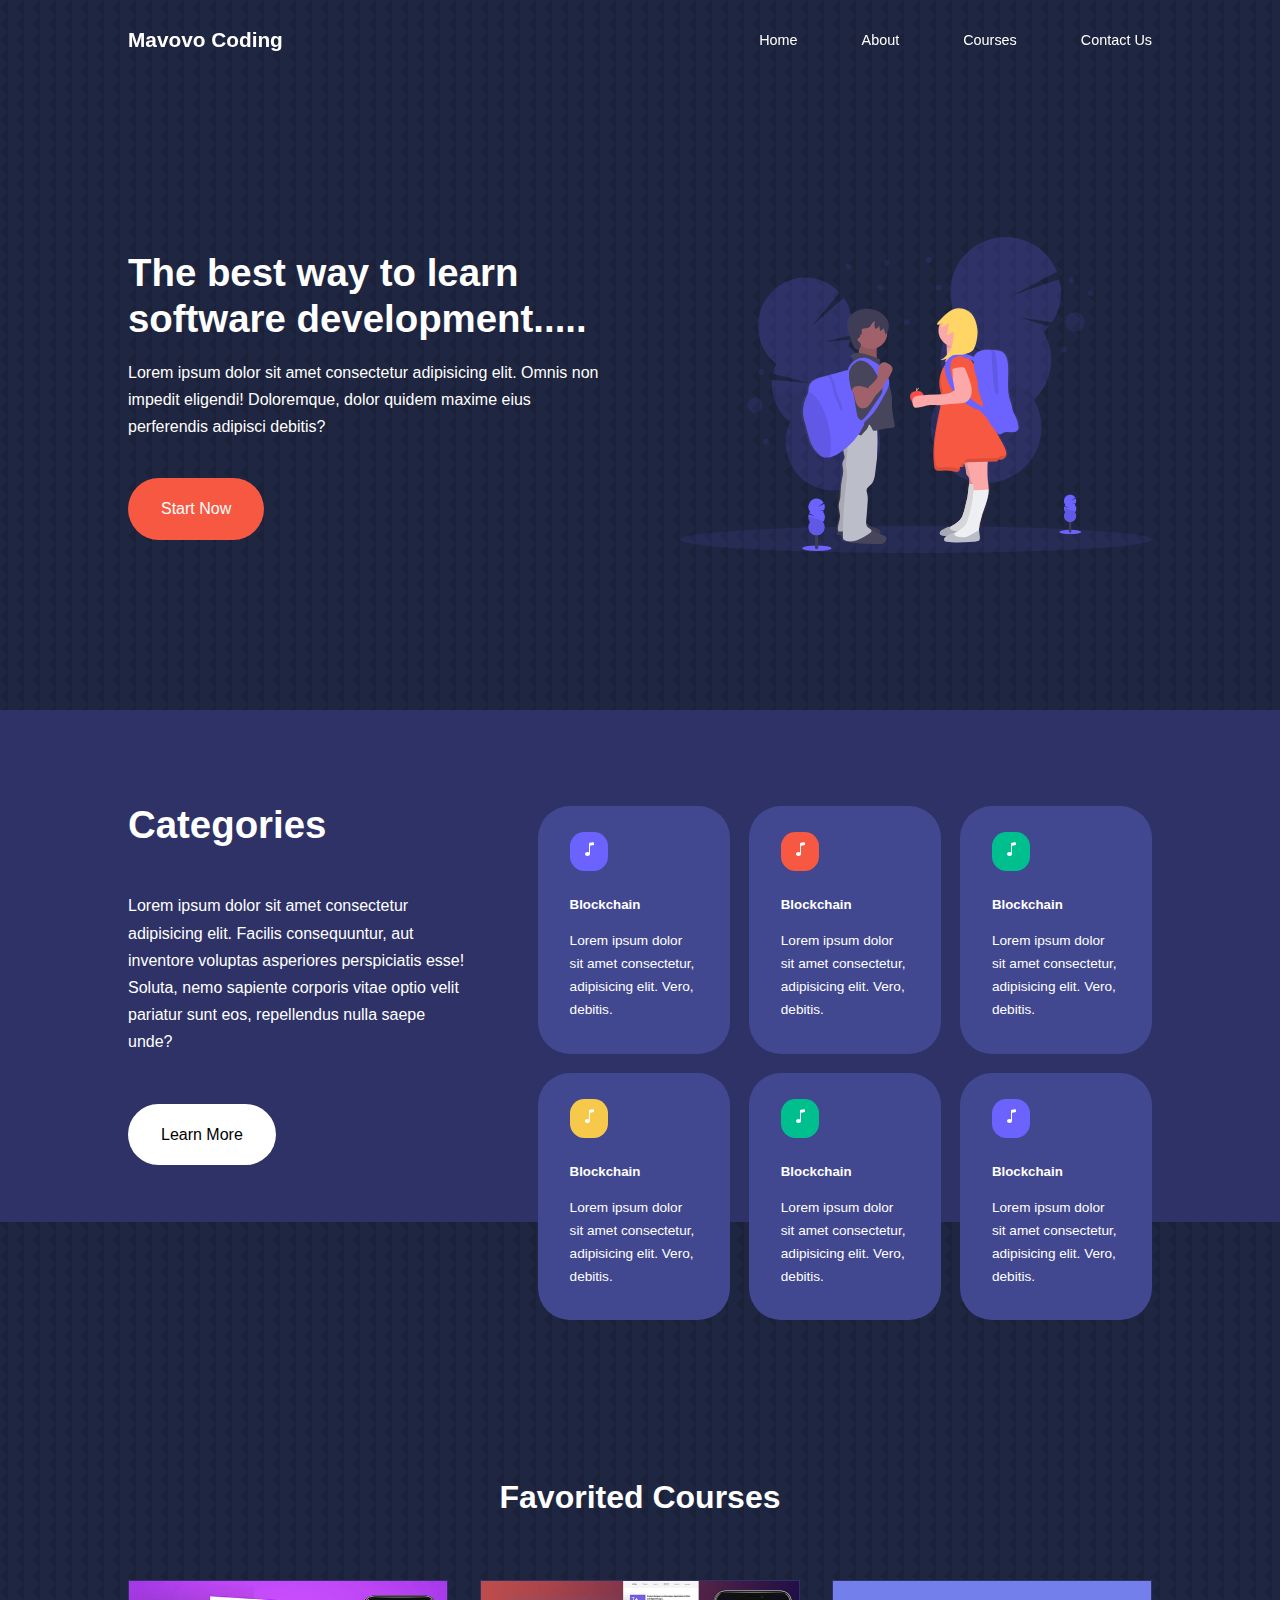
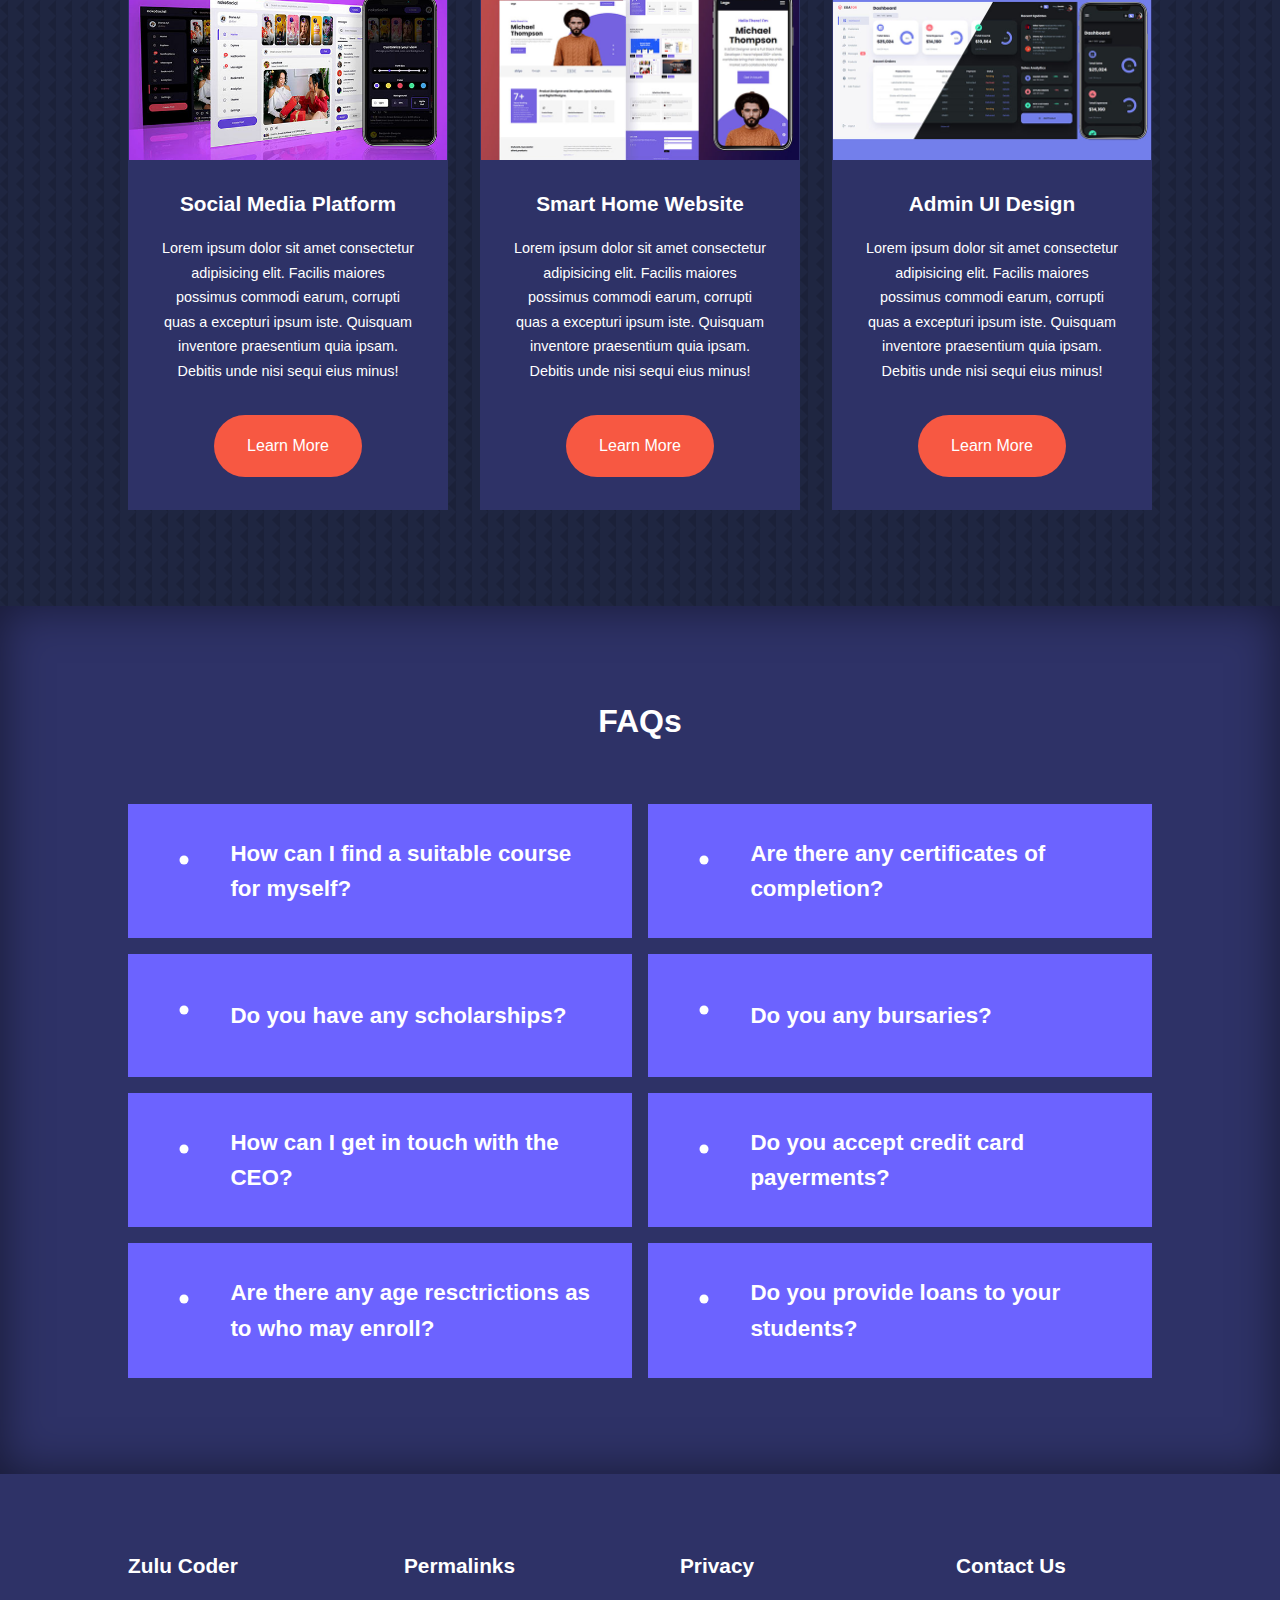
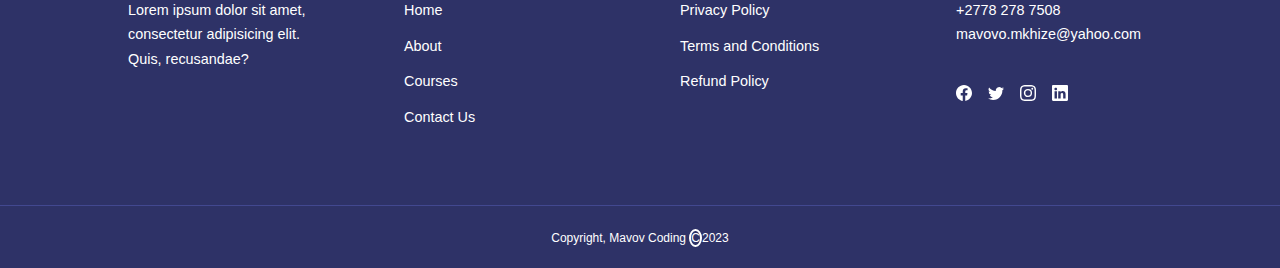
==== commit 6875fb14: "Update index.html" ====
--- a/index.html
+++ b/index.html
@@ -91,7 +91,7 @@
             Soluta, nemo sapiente corporis vitae optio velit pariatur sunt eos,
             repellendus nulla saepe unde?
           </p>
-          <a href="#" class="btn">Funda Okwengeziwe</a>
+          <a href="#" class="btn">Learn More</a>
         </div>
 
         <div class="categories__right">
@@ -274,7 +274,7 @@
               sequi eius minus!
             </p>
 
-            <a href="courses.html" class="btn btn-primary">Thola Okwengeziwe</a>
+            <a href="courses.html" class="btn btn-primary">Learn More</a>
           </div>
         </article>
 
@@ -291,7 +291,7 @@
               sequi eius minus!
             </p>
 
-            <a href="courses.html" class="btn btn-primary">Thola Okwengeziwe</a>
+            <a href="courses.html" class="btn btn-primary">Learn More</a>
           </div>
         </article>
 
@@ -308,7 +308,7 @@
               sequi eius minus!
             </p>
 
-            <a href="courses.html" class="btn btn-primary">Thola Okwengeziwe</a>
+            <a href="courses.html" class="btn btn-primary">Learn More</a>
           </div>
         </article>
       </div>
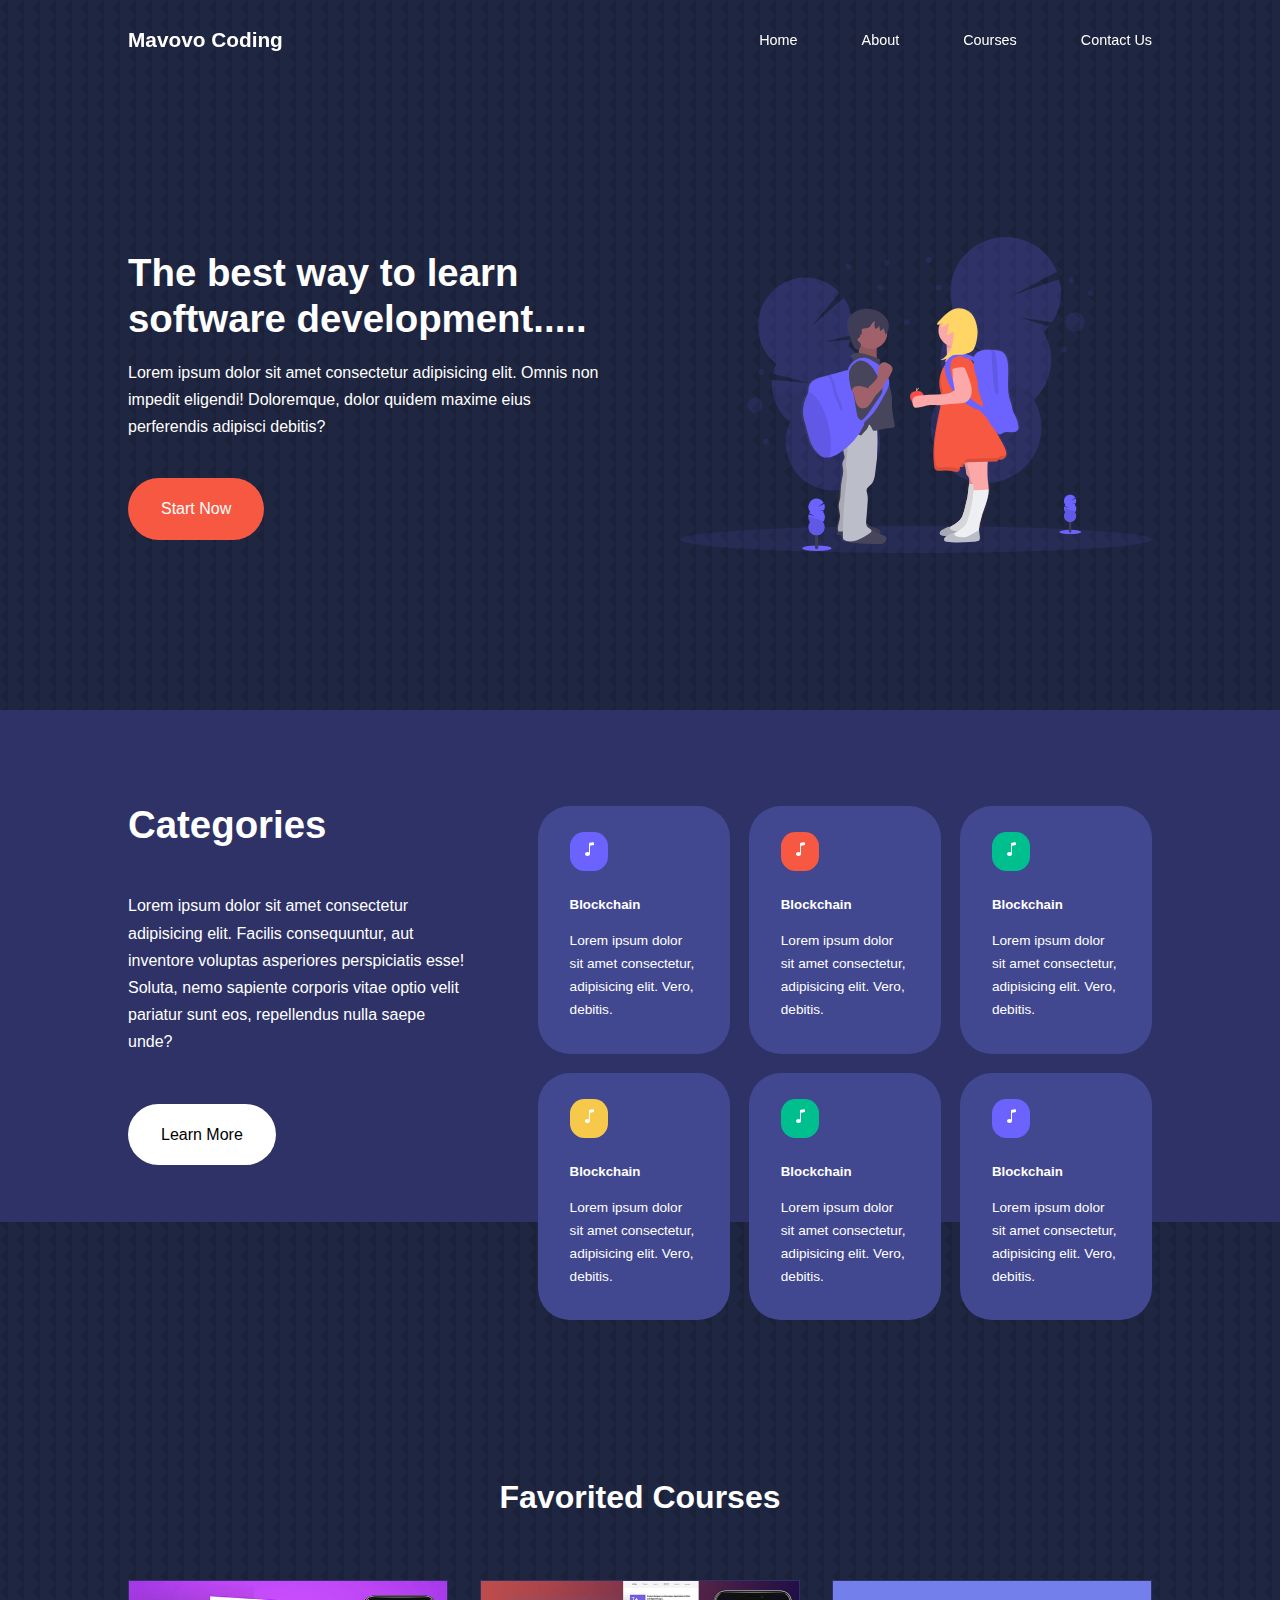
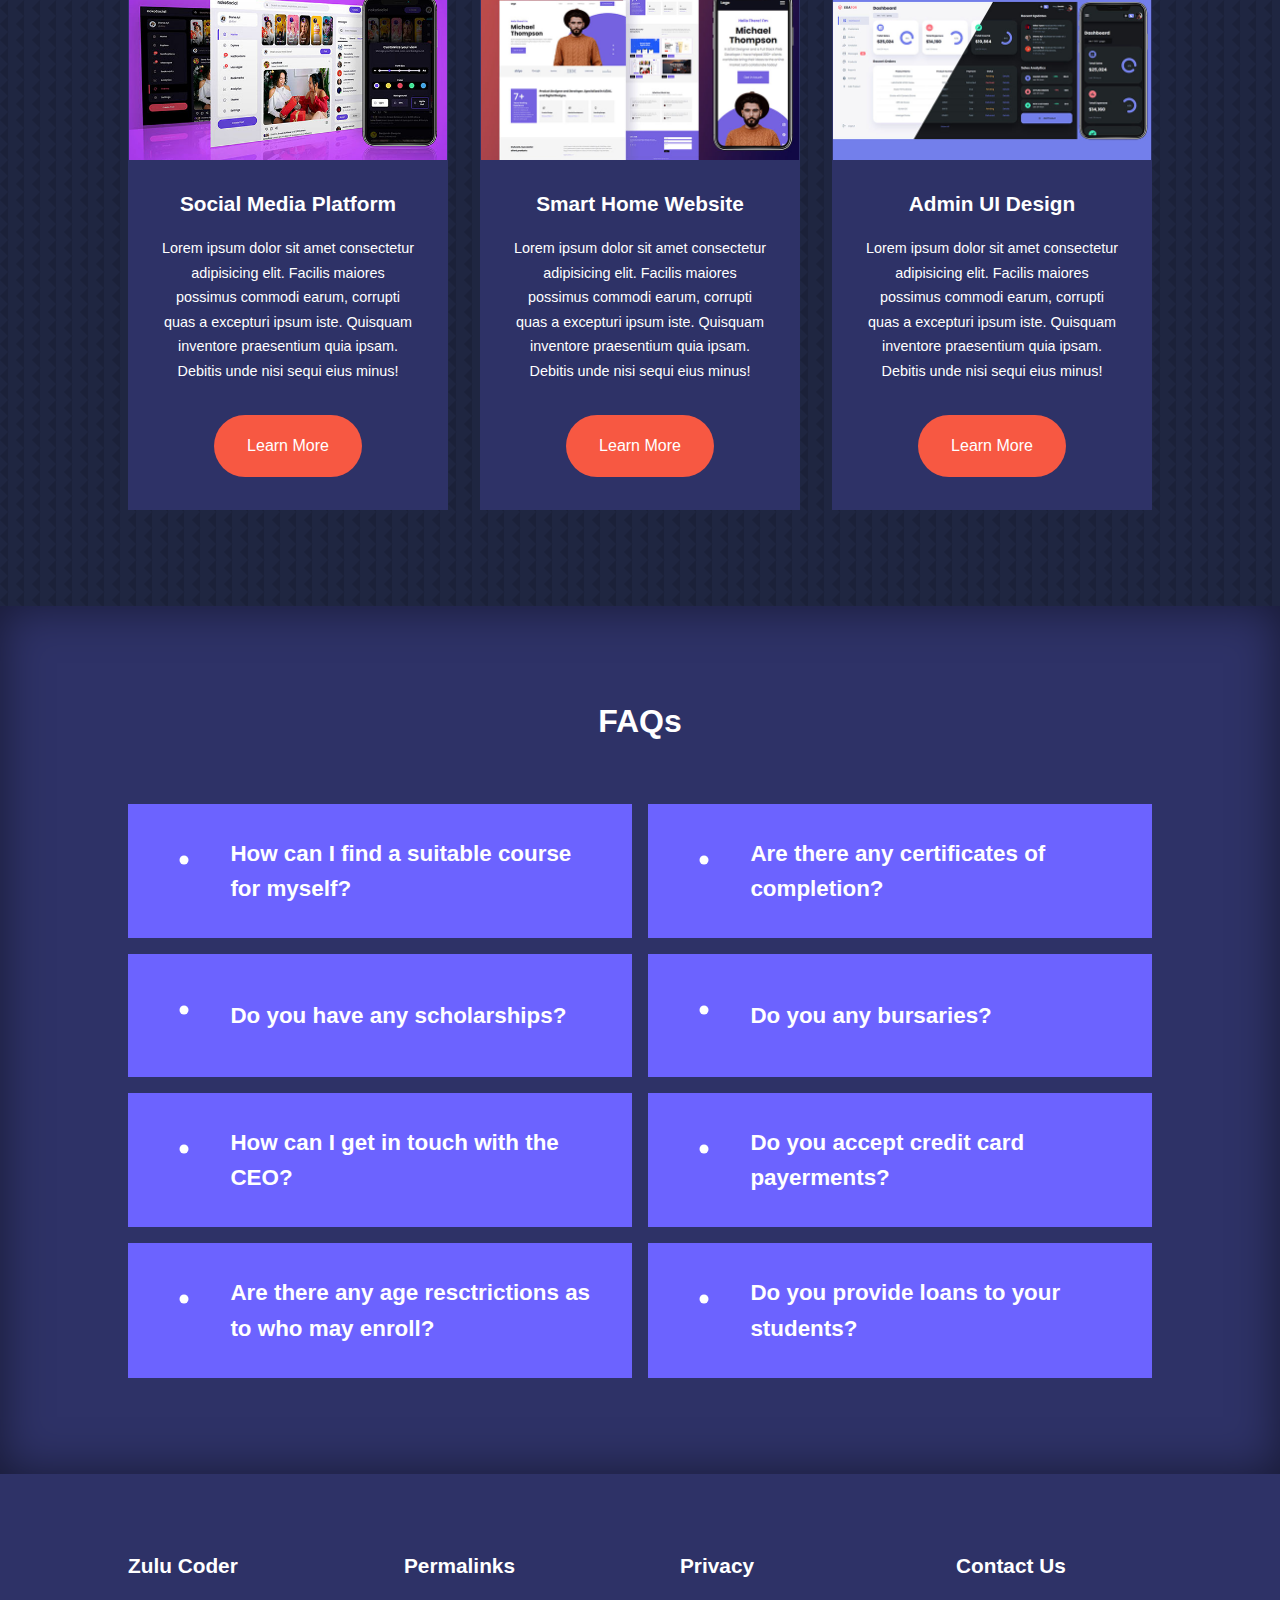
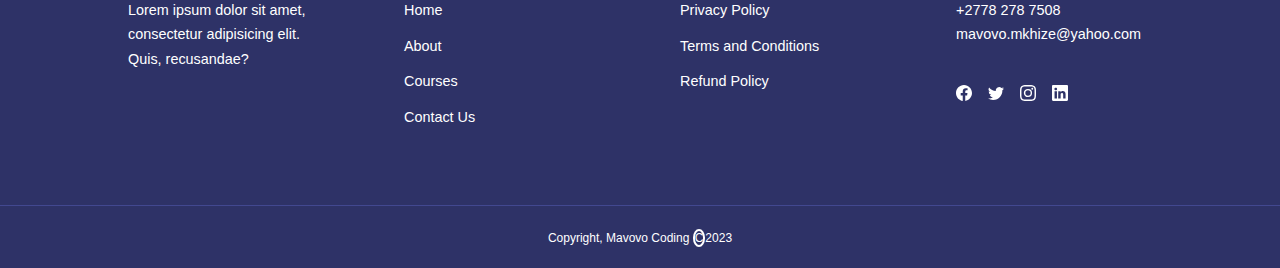
==== commit f1070a5f: "Update index.html" ====
--- a/index.html
+++ b/index.html
@@ -633,7 +633,7 @@
       </div>
       <div class="footer__copyright">
         <small
-          >Copyright, Mavov Coding <span class="year">C</span
+          >Copyright, Mavovo Coding <span class="year">C</span
           ><small class="new__year"></small>2023</small
         >
       </div>
